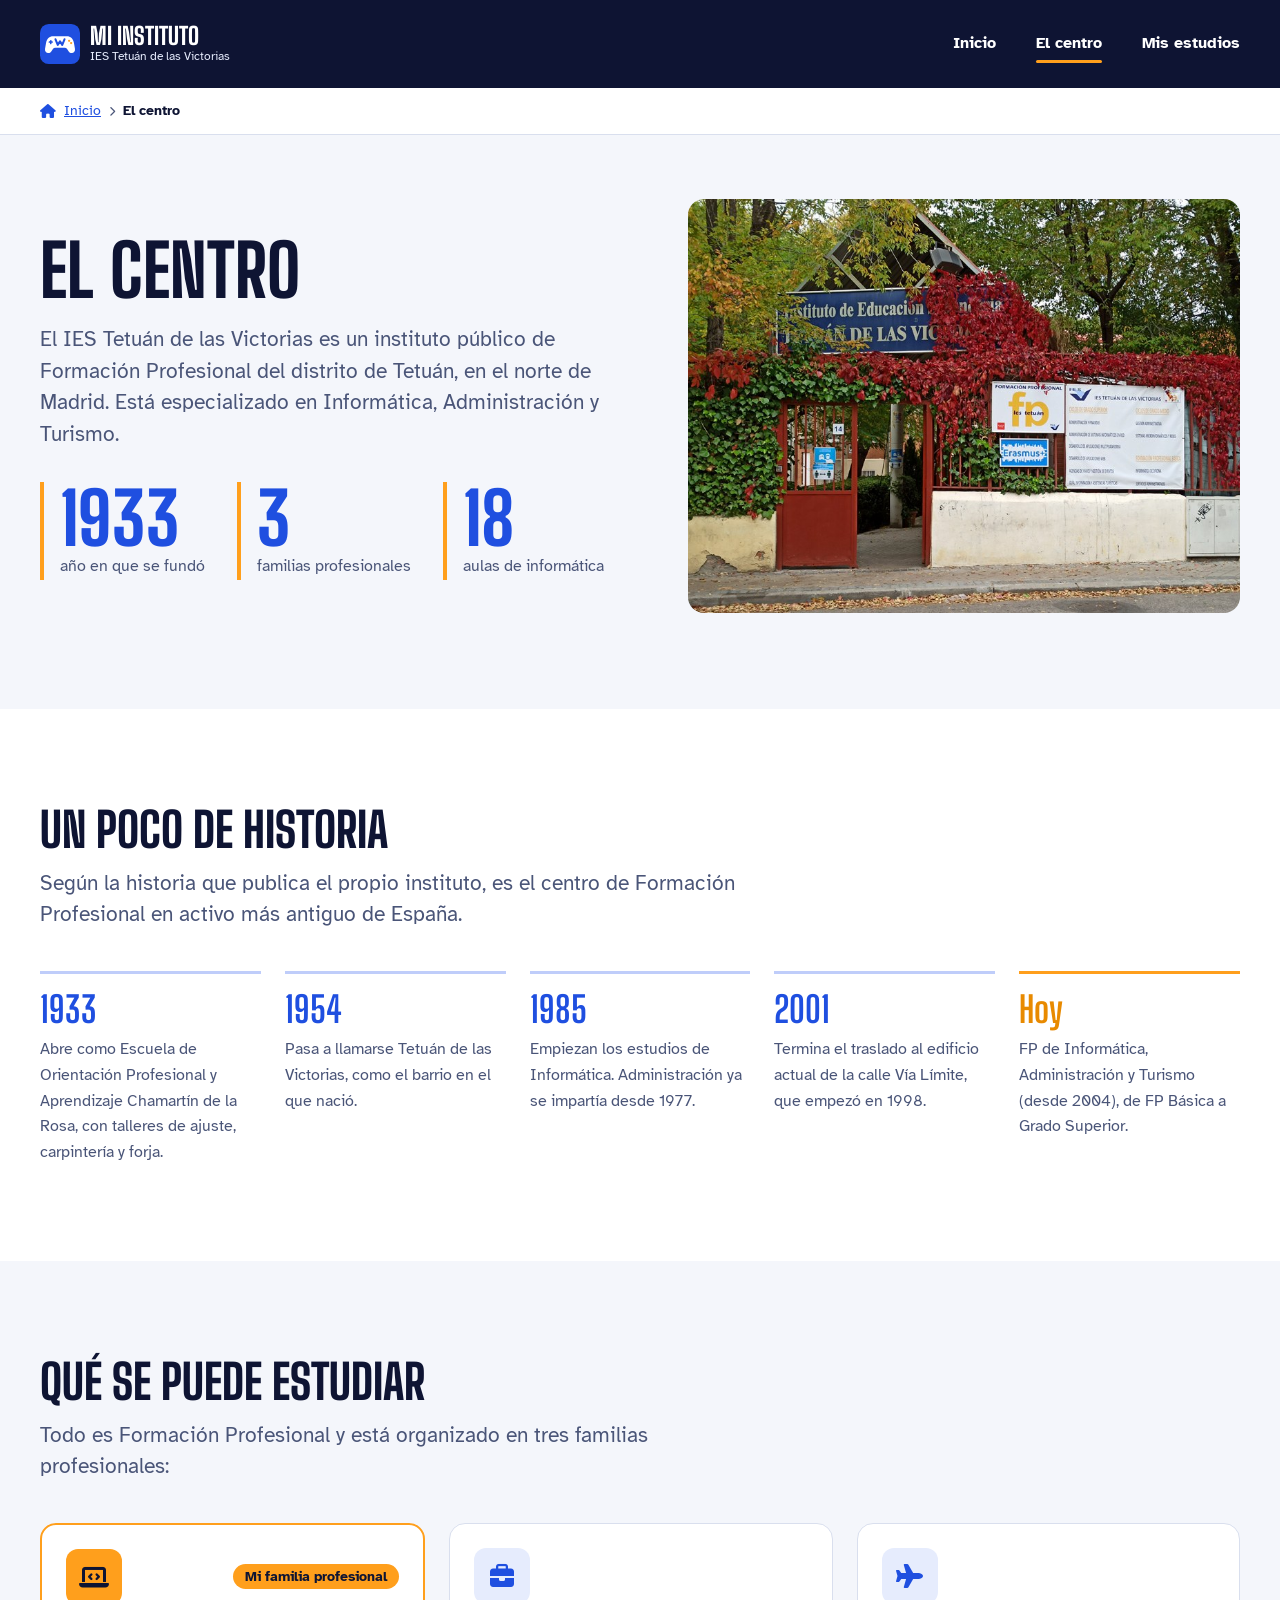
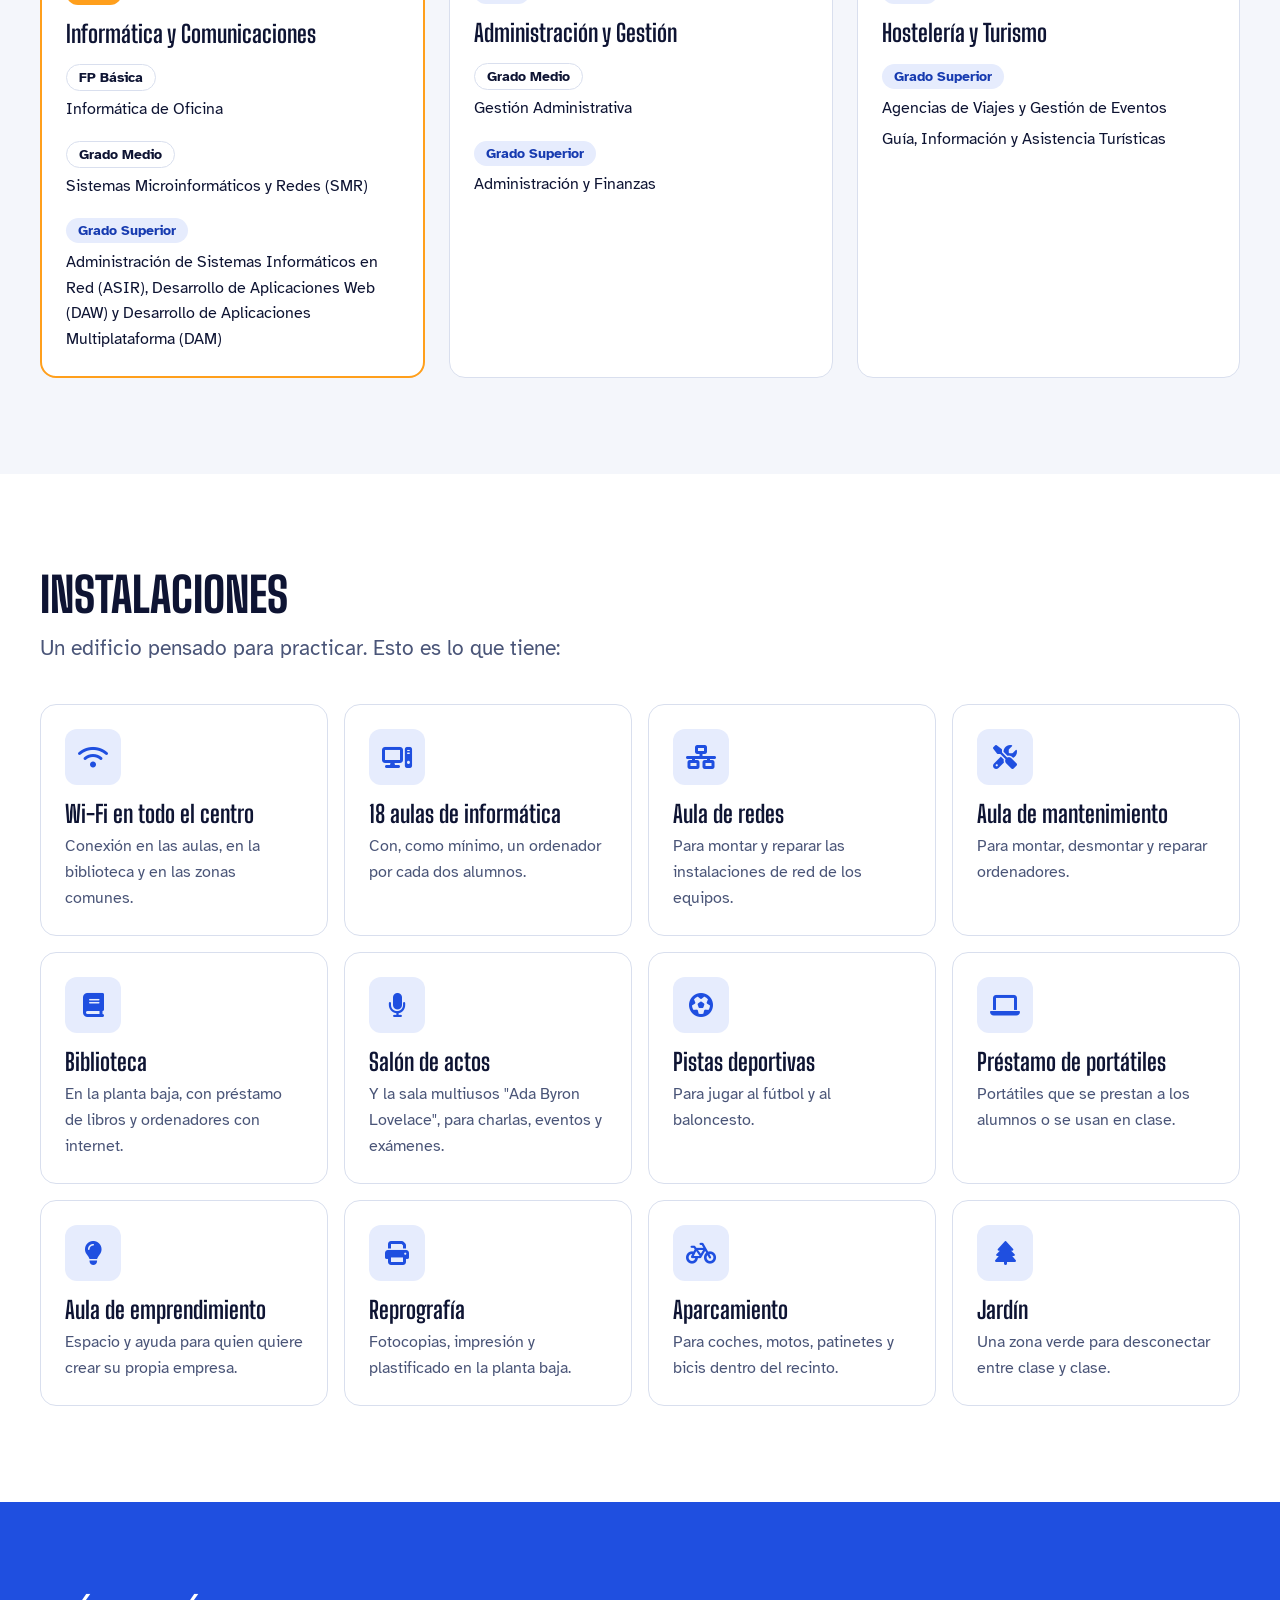
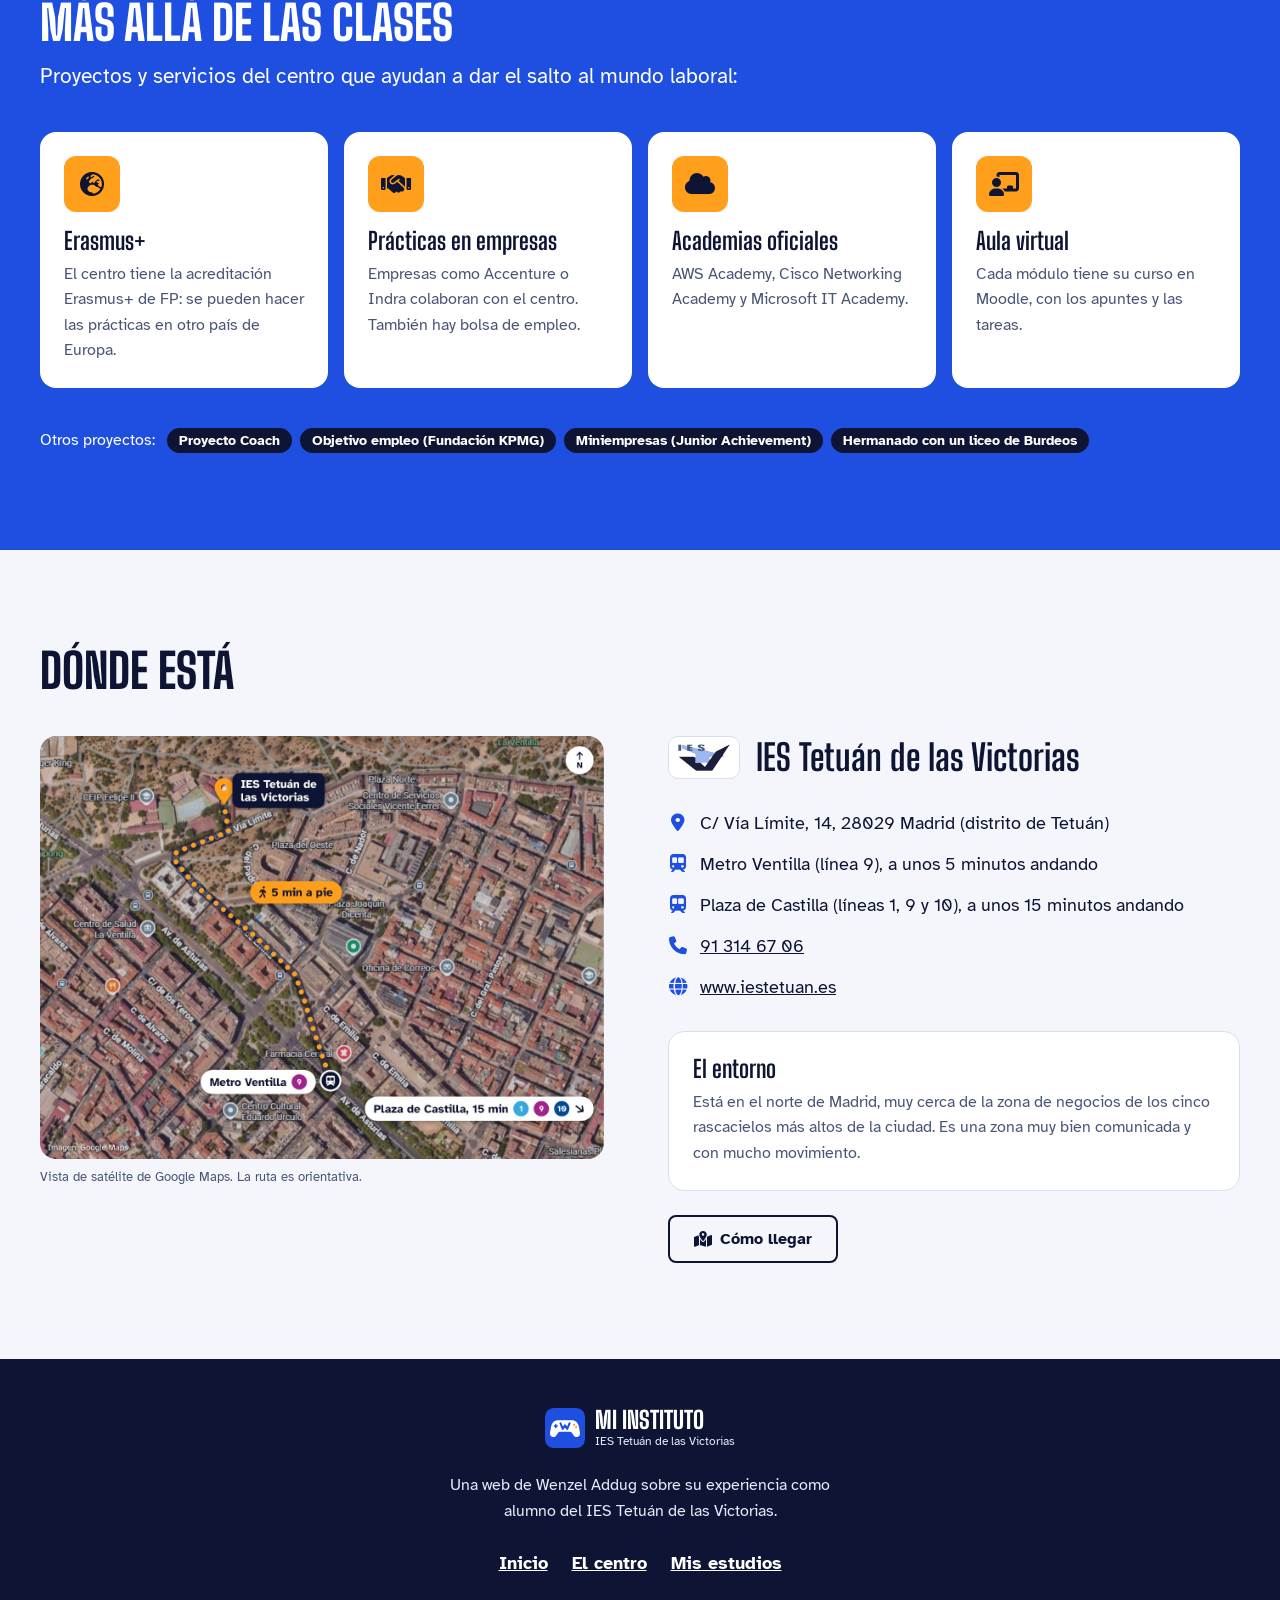
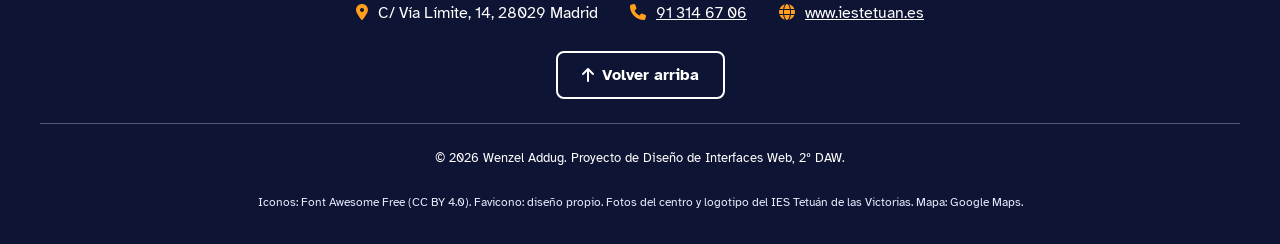
==== Mi Instituto Diseño Interface (Fase2)/centro.html @ 18e46316 "Proyecto Mi instituto (fase 2) Web de tres páginas: Inicio, El centro (Flexbox) y Mis estudios (Grid" ====
<!DOCTYPE html>
<html lang="es">
<head>
    <meta charset="UTF-8">
    <meta name="viewport" content="width=device-width, initial-scale=1">
    <meta name="description" content="El IES Tetuán de las Victorias: historia, estudios, instalaciones, servicios y cómo llegar.">
    <meta name="author" content="Wenzel Addug">
    <title>El centro | Mi instituto</title>

    <!-- Favicono: en la pestaña va la versión simple y en el móvil la completa -->
    <link rel="icon" type="image/svg+xml" href="favicon/favicon-simple.svg">
    <link rel="icon" type="image/png" sizes="32x32" href="favicon/favicon-32.png">
    <link rel="icon" type="image/png" sizes="16x16" href="favicon/favicon-16.png">
    <link rel="apple-touch-icon" href="favicon/apple-touch-icon.png">

    <!-- Iconos de Font Awesome -->
    <link rel="stylesheet" href="fontawesome/css/fontawesome.min.css">
    <link rel="stylesheet" href="fontawesome/css/solid.min.css">

    <link rel="stylesheet" href="css/estilos.css">
</head>
<body>

    <a href="#contenido" class="saltar">Saltar al contenido</a>

    <!-- ===================== CABECERA ===================== -->
    <header class="cabecera" id="arriba">
        <div class="contenedor cabecera-contenido">
            <a href="index.html" class="logo">
                <img src="favicon/favicon.svg" alt="" width="40" height="40">
                <span class="logo-texto">
                    <span class="logo-nombre">Mi instituto</span>
                    <span class="logo-centro">IES Tetuán de las Victorias</span>
                </span>
            </a>

            <!-- Menú del móvil con checkbox (sin JavaScript) -->
            <input type="checkbox" id="menu-movil" class="menu-check">
            <label for="menu-movil" class="menu-boton">
                <i class="fa-solid fa-bars icono-abrir" aria-hidden="true"></i>
                <i class="fa-solid fa-xmark icono-cerrar" aria-hidden="true"></i>
                <span class="oculto">Abrir o cerrar el menú</span>
            </label>

            <nav class="menu" aria-label="Menú principal">
                <ul class="menu-lista">
                    <li><a href="index.html">Inicio <i class="fa-solid fa-chevron-right" aria-hidden="true"></i></a></li>
                    <li><a href="centro.html" class="activo" aria-current="page">El centro <i class="fa-solid fa-chevron-right" aria-hidden="true"></i></a></li>
                    <li><a href="estudios.html">Mis estudios <i class="fa-solid fa-chevron-right" aria-hidden="true"></i></a></li>
                </ul>
                <div class="menu-datos">
                    <p class="menu-datos-centro">IES Tetuán de las Victorias</p>
                    <p>C/ Vía Límite, 14, 28029 Madrid</p>
                    <p>91 314 67 06</p>
                </div>
            </nav>
        </div>
    </header>

    <!-- Migas de pan -->
    <nav class="migas" aria-label="Migas de pan">
        <div class="contenedor">
            <ol>
                <li><i class="fa-solid fa-house" aria-hidden="true"></i> <a href="index.html">Inicio</a></li>
                <li><i class="fa-solid fa-chevron-right" aria-hidden="true"></i> <span aria-current="page">El centro</span></li>
            </ol>
        </div>
    </nav>

    <main id="contenido">

        <!-- ===================== PRESENTACIÓN DEL CENTRO ===================== -->
        <section class="cabecera-pagina">
            <div class="contenedor cabecera-pagina-contenido">
                <div class="cabecera-pagina-texto">
                    <h1>El centro</h1>
                    <p class="entradilla">El IES Tetuán de las Victorias es un instituto público de Formación Profesional del distrito de Tetuán, en el norte de Madrid. Está especializado en Informática, Administración y Turismo.</p>

                    <!-- FLEXBOX: los tres datos rápidos (en el móvil en columna y en pantallas más grandes en fila) -->
                    <ul class="datos-rapidos">
                        <li><strong>1933</strong> año en que se fundó</li>
                        <li><strong>3</strong> familias profesionales</li>
                        <li><strong>18</strong> aulas de informática</li>
                    </ul>
                </div>
                <figure class="cabecera-pagina-imagen">
                    <img src="img/entrada-instituto.jpg" alt="Entrada del IES Tetuán de las Victorias, con la valla cubierta de hiedra roja y los carteles de FP y Erasmus+" width="907" height="599">
                </figure>
            </div>
        </section>

        <!-- ===================== UN POCO DE HISTORIA ===================== -->
        <section class="seccion seccion-blanca" id="historia">
            <div class="contenedor">
                <div class="encabezado-seccion">
                    <h2>Un poco de historia</h2>
                    <p class="entradilla">Según la historia que publica el propio instituto, es el centro de Formación Profesional en activo más antiguo de España.</p>
                </div>

                <!-- FLEXBOX: los hitos van en una fila (en móvil, uno debajo de otro) -->
                <ol class="hitos">
                    <li class="hito">
                        <p class="hito-anio">1933</p>
                        <p>Abre como Escuela de Orientación Profesional y Aprendizaje Chamartín de la Rosa, con talleres de ajuste, carpintería y forja.</p>
                    </li>
                    <li class="hito">
                        <p class="hito-anio">1954</p>
                        <p>Pasa a llamarse Tetuán de las Victorias, como el barrio en el que nació.</p>
                    </li>
                    <li class="hito">
                        <p class="hito-anio">1985</p>
                        <p>Empiezan los estudios de Informática. Administración ya se impartía desde 1977.</p>
                    </li>
                    <li class="hito">
                        <p class="hito-anio">2001</p>
                        <p>Termina el traslado al edificio actual de la calle Vía Límite, que empezó en 1998.</p>
                    </li>
                    <li class="hito hito-hoy">
                        <p class="hito-anio">Hoy</p>
                        <p>FP de Informática, Administración y Turismo (desde 2004), de FP Básica a Grado Superior.</p>
                    </li>
                </ol>
            </div>
        </section>

        <!-- ===================== QUÉ SE PUEDE ESTUDIAR ===================== -->
        <section class="seccion" id="estudios">
            <div class="contenedor">
                <div class="encabezado-seccion">
                    <h2>Qué se puede estudiar</h2>
                    <p class="entradilla">Todo es Formación Profesional y está organizado en tres familias profesionales:</p>
                </div>

                <!-- FLEXBOX: las tres familias en fila (en el móvil una debajo de otra) -->
                <div class="familias">
                    <article class="tarjeta familia familia-mia">
                        <div class="familia-cabecera">
                            <span class="insignia insignia-naranja"><i class="fa-solid fa-laptop-code" aria-hidden="true"></i></span>
                            <span class="etiqueta etiqueta-naranja">Mi familia profesional</span>
                        </div>
                        <h3>Informática y Comunicaciones</h3>
                        <dl class="familia-ciclos">
                            <dt><span class="etiqueta etiqueta-neutra">FP Básica</span></dt>
                            <dd>Informática de Oficina</dd>
                            <dt><span class="etiqueta etiqueta-neutra">Grado Medio</span></dt>
                            <dd>Sistemas Microinformáticos y Redes (SMR)</dd>
                            <dt><span class="etiqueta etiqueta-azul">Grado Superior</span></dt>
                            <dd>Administración de Sistemas Informáticos en Red (ASIR), Desarrollo de Aplicaciones Web (DAW) y Desarrollo de Aplicaciones Multiplataforma (DAM)</dd>
                        </dl>
                    </article>
                    <article class="tarjeta familia">
                        <div class="familia-cabecera">
                            <span class="insignia"><i class="fa-solid fa-briefcase" aria-hidden="true"></i></span>
                        </div>
                        <h3>Administración y Gestión</h3>
                        <dl class="familia-ciclos">
                            <dt><span class="etiqueta etiqueta-neutra">Grado Medio</span></dt>
                            <dd>Gestión Administrativa</dd>
                            <dt><span class="etiqueta etiqueta-azul">Grado Superior</span></dt>
                            <dd>Administración y Finanzas</dd>
                        </dl>
                    </article>
                    <article class="tarjeta familia">
                        <div class="familia-cabecera">
                            <span class="insignia"><i class="fa-solid fa-plane" aria-hidden="true"></i></span>
                        </div>
                        <h3>Hostelería y Turismo</h3>
                        <dl class="familia-ciclos">
                            <!-- Los dos son de Grado Superior, así que van con el mismo dt -->
                            <dt><span class="etiqueta etiqueta-azul">Grado Superior</span></dt>
                            <dd>Agencias de Viajes y Gestión de Eventos</dd>
                            <dd>Guía, Información y Asistencia Turísticas</dd>
                        </dl>
                    </article>
                </div>
            </div>
        </section>

        <!-- ===================== INSTALACIONES ===================== -->
        <section class="seccion seccion-blanca" id="instalaciones">
            <div class="contenedor">
                <div class="encabezado-seccion">
                    <h2>Instalaciones</h2>
                    <p class="entradilla">Un edificio pensado para practicar. Esto es lo que tiene:</p>
                </div>

                <!-- FLEXBOX con flex-wrap: según el ancho de la pantalla salen 4, 3, 2 o 1 tarjetas por fila -->
                <div class="instalaciones">
                    <article class="tarjeta">
                        <span class="insignia"><i class="fa-solid fa-wifi" aria-hidden="true"></i></span>
                        <h3>Wi-Fi en todo el centro</h3>
                        <p>Conexión en las aulas, en la biblioteca y en las zonas comunes.</p>
                    </article>
                    <article class="tarjeta">
                        <span class="insignia"><i class="fa-solid fa-computer" aria-hidden="true"></i></span>
                        <h3>18 aulas de informática</h3>
                        <p>Con, como mínimo, un ordenador por cada dos alumnos.</p>
                    </article>
                    <article class="tarjeta">
                        <span class="insignia"><i class="fa-solid fa-network-wired" aria-hidden="true"></i></span>
                        <h3>Aula de redes</h3>
                        <p>Para montar y reparar las instalaciones de red de los equipos.</p>
                    </article>
                    <article class="tarjeta">
                        <span class="insignia"><i class="fa-solid fa-screwdriver-wrench" aria-hidden="true"></i></span>
                        <h3>Aula de mantenimiento</h3>
                        <p>Para montar, desmontar y reparar ordenadores.</p>
                    </article>
                    <article class="tarjeta">
                        <span class="insignia"><i class="fa-solid fa-book" aria-hidden="true"></i></span>
                        <h3>Biblioteca</h3>
                        <p>En la planta baja, con préstamo de libros y ordenadores con internet.</p>
                    </article>
                    <article class="tarjeta">
                        <span class="insignia"><i class="fa-solid fa-microphone" aria-hidden="true"></i></span>
                        <h3>Salón de actos</h3>
                        <p>Y la sala multiusos "Ada Byron Lovelace", para charlas, eventos y exámenes.</p>
                    </article>
                    <article class="tarjeta">
                        <span class="insignia"><i class="fa-solid fa-futbol" aria-hidden="true"></i></span>
                        <h3>Pistas deportivas</h3>
                        <p>Para jugar al fútbol y al baloncesto.</p>
                    </article>
                    <article class="tarjeta">
                        <span class="insignia"><i class="fa-solid fa-laptop" aria-hidden="true"></i></span>
                        <h3>Préstamo de portátiles</h3>
                        <p>Portátiles que se prestan a los alumnos o se usan en clase.</p>
                    </article>
                    <article class="tarjeta">
                        <span class="insignia"><i class="fa-solid fa-lightbulb" aria-hidden="true"></i></span>
                        <h3>Aula de emprendimiento</h3>
                        <p>Espacio y ayuda para quien quiere crear su propia empresa.</p>
                    </article>
                    <article class="tarjeta">
                        <span class="insignia"><i class="fa-solid fa-print" aria-hidden="true"></i></span>
                        <h3>Reprografía</h3>
                        <p>Fotocopias, impresión y plastificado en la planta baja.</p>
                    </article>
                    <article class="tarjeta">
                        <span class="insignia"><i class="fa-solid fa-bicycle" aria-hidden="true"></i></span>
                        <h3>Aparcamiento</h3>
                        <p>Para coches, motos, patinetes y bicis dentro del recinto.</p>
                    </article>
                    <article class="tarjeta">
                        <span class="insignia"><i class="fa-solid fa-tree" aria-hidden="true"></i></span>
                        <h3>Jardín</h3>
                        <p>Una zona verde para desconectar entre clase y clase.</p>
                    </article>
                </div>
            </div>
        </section>

        <!-- ===================== MÁS ALLÁ DE LAS CLASES ===================== -->
        <section class="seccion seccion-azul" id="mas-alla">
            <div class="contenedor">
                <div class="encabezado-seccion">
                    <h2>Más allá de las clases</h2>
                    <p class="entradilla">Proyectos y servicios del centro que ayudan a dar el salto al mundo laboral:</p>
                </div>

                <!-- FLEXBOX: los servicios en fila (con flex-wrap en pantallas pequeñas) -->
                <div class="servicios">
                    <article class="tarjeta">
                        <span class="insignia insignia-naranja"><i class="fa-solid fa-earth-europe" aria-hidden="true"></i></span>
                        <h3>Erasmus+</h3>
                        <p>El centro tiene la acreditación Erasmus+ de FP: se pueden hacer las prácticas en otro país de Europa.</p>
                    </article>
                    <article class="tarjeta">
                        <span class="insignia insignia-naranja"><i class="fa-solid fa-handshake" aria-hidden="true"></i></span>
                        <h3>Prácticas en empresas</h3>
                        <p>Empresas como Accenture o Indra colaboran con el centro. También hay bolsa de empleo.</p>
                    </article>
                    <article class="tarjeta">
                        <span class="insignia insignia-naranja"><i class="fa-solid fa-cloud" aria-hidden="true"></i></span>
                        <h3>Academias oficiales</h3>
                        <p>AWS Academy, Cisco Networking Academy y Microsoft IT Academy.</p>
                    </article>
                    <article class="tarjeta">
                        <span class="insignia insignia-naranja"><i class="fa-solid fa-chalkboard-user" aria-hidden="true"></i></span>
                        <h3>Aula virtual</h3>
                        <p>Cada módulo tiene su curso en Moodle, con los apuntes y las tareas.</p>
                    </article>
                </div>

                <!-- FLEXBOX con flex-wrap para las etiquetas -->
                <div class="otros-proyectos">
                    <p>Otros proyectos:</p>
                    <ul>
                        <li class="etiqueta etiqueta-oscura">Proyecto Coach</li>
                        <li class="etiqueta etiqueta-oscura">Objetivo empleo (Fundación KPMG)</li>
                        <li class="etiqueta etiqueta-oscura">Miniempresas (Junior Achievement)</li>
                        <li class="etiqueta etiqueta-oscura">Hermanado con un liceo de Burdeos</li>
                    </ul>
                </div>
            </div>
        </section>

        <!-- ===================== DÓNDE ESTÁ ===================== -->
        <section class="seccion" id="donde-esta">
            <div class="contenedor">
                <div class="encabezado-seccion">
                    <h2>Dónde está</h2>
                </div>

                <!-- FLEXBOX: el mapa a la izquierda y los datos a la derecha -->
                <div class="ubicacion">
                    <figure class="ubicacion-mapa">
                        <img src="img/mapa-ventilla.jpg" alt="Mapa de satélite del entorno del instituto con la ruta a pie hasta el metro de Ventilla" width="1328" height="996">
                        <figcaption>Vista de satélite de Google Maps. La ruta es orientativa.</figcaption>
                    </figure>

                    <div class="ubicacion-datos">
                        <div class="centro-nombre">
                            <img src="img/logo-ies-tetuan.png" alt="Logotipo del IES Tetuán de las Victorias" width="100" height="56">
                            <h3>IES Tetuán de las Victorias</h3>
                        </div>
                        <address>
                            <ul class="lista-contacto">
                                <li><i class="fa-solid fa-location-dot" aria-hidden="true"></i> C/ Vía Límite, 14, 28029 Madrid (distrito de Tetuán)</li>
                                <li><i class="fa-solid fa-train-subway" aria-hidden="true"></i> Metro Ventilla (línea 9), a unos 5 minutos andando</li>
                                <li><i class="fa-solid fa-train-subway" aria-hidden="true"></i> Plaza de Castilla (líneas 1, 9 y 10), a unos 15 minutos andando</li>
                                <li><i class="fa-solid fa-phone" aria-hidden="true"></i> <a href="tel:+34913146706">91 314 67 06</a></li>
                                <li><i class="fa-solid fa-globe" aria-hidden="true"></i> <a href="https://www.iestetuan.es" target="_blank" rel="noopener">www.iestetuan.es</a></li>
                            </ul>
                        </address>
                        <div class="tarjeta entorno">
                            <h3>El entorno</h3>
                            <p>Está en el norte de Madrid, muy cerca de la zona de negocios de los cinco rascacielos más altos de la ciudad. Es una zona muy bien comunicada y con mucho movimiento.</p>
                        </div>
                        <a href="https://www.google.com/maps/search/?api=1&amp;query=IES+Tet%C3%BAan+de+las+Victorias+V%C3%ADa+L%C3%ADmite+14+Madrid" class="boton boton-secundario" target="_blank" rel="noopener"><i class="fa-solid fa-map-location-dot" aria-hidden="true"></i> Cómo llegar</a>
                    </div>
                </div>
            </div>
        </section>

    </main>

    <!-- ===================== PIE DE PÁGINA ===================== -->
    <footer class="pie">
        <div class="contenedor pie-contenido">
            <a href="index.html" class="logo">
                <img src="favicon/favicon.svg" alt="" width="40" height="40">
                <span class="logo-texto">
                    <span class="logo-nombre">Mi instituto</span>
                    <span class="logo-centro">IES Tetuán de las Victorias</span>
                </span>
            </a>
            <p class="pie-texto">Una web de Wenzel Addug sobre su experiencia como alumno del IES Tetuán de las Victorias.</p>

            <nav aria-label="Menú del pie">
                <ul class="pie-menu">
                    <li><a href="index.html">Inicio</a></li>
                    <li><a href="centro.html">El centro</a></li>
                    <li><a href="estudios.html">Mis estudios</a></li>
                </ul>
            </nav>

            <address class="pie-contacto">
                <span><i class="fa-solid fa-location-dot" aria-hidden="true"></i> C/ Vía Límite, 14, 28029 Madrid</span>
                <span><i class="fa-solid fa-phone" aria-hidden="true"></i> <a href="tel:+34913146706">91 314 67 06</a></span>
                <span><i class="fa-solid fa-globe" aria-hidden="true"></i> <a href="https://www.iestetuan.es" target="_blank" rel="noopener">www.iestetuan.es</a></span>
            </address>

            <a href="#arriba" class="boton boton-oscuro"><i class="fa-solid fa-arrow-up" aria-hidden="true"></i> Volver arriba</a>

            <p class="pie-legal">© 2026 Wenzel Addug. Proyecto de Diseño de Interfaces Web, 2º DAW.</p>
            <p class="pie-creditos">Iconos: Font Awesome Free (CC BY 4.0). Favicono: diseño propio. Fotos del centro y logotipo del IES Tetuán de las Victorias. Mapa: Google Maps.</p>
        </div>
    </footer>

</body>
</html>
---- Mi Instituto Diseño Interface (Fase2)/fontawesome/css/solid.min.css ----
/*!
 * Font Awesome Free 6.7.2 by @fontawesome - https://fontawesome.com
 * License - https://fontawesome.com/license/free (Icons: CC BY 4.0, Fonts: SIL OFL 1.1, Code: MIT License)
 * Copyright 2024 Fonticons, Inc.
 */
:host,:root{--fa-style-family-classic:"Font Awesome 6 Free";--fa-font-solid:normal 900 1em/1 "Font Awesome 6 Free"}@font-face{font-family:"Font Awesome 6 Free";font-style:normal;font-weight:900;font-display:block;src:url(../webfonts/fa-solid-900.woff2) format("woff2"),url(../webfonts/fa-solid-900.ttf) format("truetype")}.fa-solid,.fas{font-weight:900}
---- Mi Instituto Diseño Interface (Fase2)/css/estilos.css ----
/*
    Proyecto "Mi instituto" - Fase 2
    Autor: Wenzel Addug (2º DAW, IES Tetuán de las Victorias)

    Hoja de estilos de las tres páginas (index, centro y estudios).
    Está hecha "mobile first": primero los estilos del móvil y al final
    las media queries con min-width (576, 768, 992 y 1200 px), que son los
    puntos de rotura que puse en el diseño de Figma.

    Índice:
     1. Fuentes
     2. Variables
     3. Estilos generales
     4. Textos
     5. Botones, etiquetas e insignias
     6. Tarjetas
     7. Cabecera y menú
     8. Migas de pan
     9. Secciones
    10. Inicio
    11. El centro (Flexbox)
    12. Mis estudios (Grid)
    13. Pie de página
    14. Animaciones
    15. Media queries
*/


/* ---------- 1. FUENTES ---------- */
/* Las fuentes están descargadas en la carpeta fonts (así funcionan sin internet) */

@font-face {
    font-family: "Big Shoulders Display";
    src: url("../fonts/big-shoulders-display-700.woff2") format("woff2");
    font-weight: 700;
    font-display: swap;
}

@font-face {
    font-family: "Big Shoulders Display";
    src: url("../fonts/big-shoulders-display-800.woff2") format("woff2");
    font-weight: 800;
    font-display: swap;
}

@font-face {
    font-family: "Big Shoulders Display";
    src: url("../fonts/big-shoulders-display-900.woff2") format("woff2");
    font-weight: 900;
    font-display: swap;
}

@font-face {
    font-family: "Atkinson Hyperlegible";
    src: url("../fonts/atkinson-hyperlegible-400.woff2") format("woff2");
    font-weight: 400;
    font-display: swap;
}

@font-face {
    font-family: "Atkinson Hyperlegible";
    src: url("../fonts/atkinson-hyperlegible-700.woff2") format("woff2");
    font-weight: 700;
    font-display: swap;
}


/* ---------- 2. VARIABLES ---------- */
/* Los mismos colores que guardé como variables en Figma */

:root {
    --color-tinta: #0E1433;
    --color-cobalto: #1F4FE0;
    --color-cobalto-oscuro: #173BB0;
    --color-cobalto-medio: #BFCDFA;
    --color-cobalto-claro: #E6ECFD;
    --color-naranja: #FF9F1C;
    --color-naranja-oscuro: #E88A00;
    --color-nube: #F4F6FB;
    --color-blanco: #FFFFFF;
    --color-texto-secundario: #4A5578;
    --color-borde: #D9DFEE;

    --fuente-titulos: "Big Shoulders Display", Impact, sans-serif;
    --fuente-texto: "Atkinson Hyperlegible", Arial, sans-serif;

    /* Tamaños de texto del móvil (en la media query de 992px se cambian por los del ordenador) */
    --texto-display: 3.75rem;     /* 60px */
    --texto-h1: 3rem;             /* 48px */
    --texto-h2: 2.25rem;          /* 36px */
    --texto-h3: 1.75rem;          /* 28px */
    --texto-h4: 1.375rem;         /* 22px */
    --texto-entradilla: 1.125rem; /* 18px */
    --texto-cuerpo: 1rem;         /* 16px */
    --texto-pequeno: 0.875rem;    /* 14px */
}


/* ---------- 3. ESTILOS GENERALES ---------- */

* {
    box-sizing: border-box;
}

/* Al pulsar "Volver arriba" la página sube poco a poco */
html {
    scroll-behavior: smooth;
}

body {
    margin: 0;
    font-family: var(--fuente-texto);
    font-size: var(--texto-cuerpo);
    line-height: 1.6;
    color: var(--color-tinta);
    background-color: var(--color-nube);
}

/* Quito los márgenes que ponen los navegadores por defecto */
h1, h2, h3, h4, p, ul, ol, dl, dd, figure {
    margin: 0;
}

ul, ol {
    padding: 0;
    list-style: none;
}

/* Las imágenes nunca se salen de su caja */
img {
    display: block;
    max-width: 100%;
    height: auto;
}

address {
    font-style: normal;
}

a {
    color: var(--color-cobalto);
}

/* Contenedor centrado de 1200px (+ 20px de margen a cada lado) */
.contenedor {
    max-width: 1240px;
    margin: 0 auto;
    padding: 0 20px;
}

/* Texto que no se ve pero que sí lee el lector de pantalla */
.oculto {
    position: absolute;
    width: 1px;
    height: 1px;
    overflow: hidden;
    clip: rect(0 0 0 0);
    white-space: nowrap;
}

/* Enlace "Saltar al contenido": está escondido arriba y baja cuando tiene el foco */
.saltar {
    position: absolute;
    top: -80px;
    left: 16px;
    z-index: 100;
    padding: 12px 16px;
    border-radius: 8px;
    background-color: var(--color-naranja);
    color: var(--color-tinta);
    font-weight: 700;
}

.saltar:focus {
    top: 16px;
}

/* Para que la cabecera fija no tape el principio del contenido */
#contenido {
    scroll-margin-top: 100px;
}

/* Foco visible para quien navega con el teclado (azul en zonas claras y naranja en las oscuras) */
a:focus-visible,
.menu-check:focus-visible + .menu-boton {
    outline: 3px solid var(--color-cobalto);
    outline-offset: 3px;
}

.cabecera a:focus-visible,
.hero a:focus-visible,
.seccion-azul a:focus-visible,
.acceso a:focus-visible,
.llamada a:focus-visible,
.pie a:focus-visible,
.menu-check:focus-visible + .menu-boton {
    outline-color: var(--color-naranja);
}


/* ---------- 4. TEXTOS ---------- */

/* Big Shoulders para los títulos */
h1, h2, h3, h4,
.titulo-display {
    font-family: var(--fuente-titulos);
    line-height: 1.05;
}

h1, h2 {
    font-weight: 800;
    text-transform: uppercase;
}

h3, h4 {
    font-weight: 700;
}

h1 {
    font-size: var(--texto-h1);
}

h2 {
    font-size: var(--texto-h2);
}

h3 {
    font-size: var(--texto-h3);
}

h4 {
    font-size: var(--texto-h4);
}

/* El titular grande de la portada */
.titulo-display {
    font-size: var(--texto-display);
    font-weight: 900;
    line-height: 0.92;
    text-transform: uppercase;
}

/* Texto que va debajo de los títulos */
.entradilla {
    font-size: var(--texto-entradilla);
    line-height: 1.5;
    color: var(--color-texto-secundario);
}


/* ---------- 5. BOTONES, ETIQUETAS E INSIGNIAS ---------- */

/* Todos los botones miden 48px de alto, como en el prototipo */
.boton {
    display: inline-flex;
    align-items: center;
    justify-content: center;
    gap: 8px;
    min-height: 48px;
    padding: 10px 24px;
    border: 2px solid transparent;
    border-radius: 8px;
    font-family: var(--fuente-texto);
    font-size: 1rem;
    font-weight: 700;
    line-height: 1.5;
    text-align: center;
    text-decoration: none;
    transition: background-color 0.2s, color 0.2s, transform 0.2s, box-shadow 0.2s;
}

/* Principal: naranja con una sombra dura, como la tecla de un mando */
.boton-principal {
    background-color: var(--color-naranja);
    color: var(--color-tinta);
    box-shadow: 0 4px 0 var(--color-tinta);
}

.boton-principal:hover {
    background-color: var(--color-naranja-oscuro);
    transform: translateY(-2px);
    box-shadow: 0 6px 0 var(--color-tinta);
}

/* Al pulsarlo se "hunde" */
.boton-principal:active {
    transform: translateY(2px);
    box-shadow: 0 2px 0 var(--color-tinta);
}

/* Secundario: solo borde. En hover se rellena */
.boton-secundario {
    border-color: var(--color-tinta);
    color: var(--color-tinta);
}

.boton-secundario:hover {
    background-color: var(--color-tinta);
    color: var(--color-blanco);
}

/* Para fondos oscuros: borde blanco */
.boton-oscuro {
    border-color: var(--color-blanco);
    color: var(--color-blanco);
}

.boton-oscuro:hover {
    background-color: var(--color-blanco);
    color: var(--color-tinta);
}

/* Grupo de botones: en el móvil uno debajo de otro y ocupando todo el ancho */
.botones {
    display: flex;
    flex-direction: column;
    gap: 16px;
}

/* Etiquetas pequeñas (Superado, En curso, HTML...) */
.etiqueta {
    display: inline-block;
    padding: 2px 12px;
    border-radius: 20px;
    font-family: var(--fuente-texto);
    font-size: 0.875rem;
    font-weight: 700;
    line-height: 1.5;
    white-space: nowrap;
}

.etiqueta-naranja {
    background-color: var(--color-naranja);
    color: var(--color-tinta);
}

.etiqueta-azul {
    background-color: var(--color-cobalto-claro);
    color: var(--color-cobalto-oscuro);
}

.etiqueta-neutra {
    background-color: var(--color-blanco);
    border: 1px solid var(--color-borde);
    color: var(--color-tinta);
}

.etiqueta-oscura {
    background-color: var(--color-tinta);
    color: var(--color-blanco);
}

.etiqueta-cobalto {
    background-color: var(--color-cobalto);
    color: var(--color-blanco);
}

/* Insignias: el cuadrado de color con el icono dentro */
.insignia {
    display: inline-flex;
    align-items: center;
    justify-content: center;
    flex-shrink: 0;
    width: 48px;
    height: 48px;
    border-radius: 12px;
    background-color: var(--color-cobalto-claro);
    color: var(--color-cobalto);
    font-size: 1.25rem;
}

.insignia-azul {
    background-color: var(--color-cobalto);
    color: var(--color-blanco);
}

.insignia-naranja {
    background-color: var(--color-naranja);
    color: var(--color-tinta);
}

.insignia-tinta {
    background-color: var(--color-tinta);
    color: var(--color-naranja);
}


/* ---------- 6. TARJETAS ---------- */

.tarjeta {
    padding: 24px;
    border: 1px solid var(--color-borde);
    border-radius: 16px;
    background-color: var(--color-blanco);
    color: var(--color-tinta);
    transition: border-color 0.2s;
}

/* Las tarjetas no son enlaces, así que en hover solo cambia el borde (no se mueven) */
.tarjeta:hover {
    border-color: var(--color-cobalto-medio);
}

.tarjeta h3,
.tarjeta h4 {
    margin: 16px 0 8px;
    font-size: var(--texto-h4);
}

.tarjeta p {
    font-size: var(--texto-pequeno);
    color: var(--color-texto-secundario);
}


/* ---------- 7. CABECERA Y MENÚ ---------- */

/* La cabecera se queda fija arriba al hacer scroll */
.cabecera {
    position: sticky;
    top: 0;
    z-index: 50;
    background-color: var(--color-tinta);
    color: var(--color-blanco);
}

.cabecera-contenido {
    display: flex;
    align-items: center;
    justify-content: space-between;
    height: 64px;
}

/* Logo: favicono + nombre de la web (se usa también en el pie) */
.logo {
    display: flex;
    align-items: center;
    gap: 10px;
    color: var(--color-blanco);
    text-decoration: none;
}

.logo img {
    width: 32px;
    height: 32px;
}

.logo-nombre {
    display: block;
    font-family: var(--fuente-titulos);
    font-size: 1.25rem;
    font-weight: 800;
    line-height: 1.1;
    text-transform: uppercase;
}

.logo-centro {
    display: block;
    font-size: 0.75rem;
    line-height: 1.3;
    color: var(--color-cobalto-claro);
}

/* El checkbox no se ve, pero se puede usar con el teclado (no le pongo display:none) */
.menu-check {
    position: absolute;
    width: 1px;
    height: 1px;
    opacity: 0;
}

/* Botón hamburguesa de 44 x 44px */
.menu-boton {
    display: flex;
    align-items: center;
    justify-content: center;
    width: 44px;
    height: 44px;
    border: 1px solid rgba(255, 255, 255, 0.3);
    border-radius: 8px;
    background-color: rgba(255, 255, 255, 0.08);
    font-size: 1.375rem;
    cursor: pointer;
}

.icono-cerrar {
    display: none;
}

/* Cuando el checkbox está marcado cambio el icono: de hamburguesa a X */
.menu-check:checked + .menu-boton .icono-abrir {
    display: none;
}

.menu-check:checked + .menu-boton .icono-cerrar {
    display: inline-block;
}

/* En el móvil el menú ocupa toda la pantalla y está oculto */
.menu {
    display: none;
    position: fixed;
    top: 64px;
    left: 0;
    right: 0;
    bottom: 0;
    flex-direction: column;
    justify-content: space-between;
    padding: 8px 20px 40px;
    overflow-y: auto;
    background-color: var(--color-tinta);
}

/* Se enseña cuando se marca el checkbox (al pulsar la hamburguesa) */
.menu-check:checked ~ .menu {
    display: flex;
}

.menu-lista a {
    display: flex;
    align-items: center;
    justify-content: space-between;
    padding: 20px 0;
    border-bottom: 1px solid rgba(255, 255, 255, 0.12);
    font-family: var(--fuente-titulos);
    font-size: 2.25rem;
    font-weight: 800;
    line-height: 1.1;
    text-transform: uppercase;
    color: var(--color-blanco);
    text-decoration: none;
}

.menu-lista a i {
    font-size: 1.25rem;
    color: var(--color-naranja);
}

/* La página en la que estoy */
.menu-lista a.activo {
    color: var(--color-naranja);
}

.menu-datos {
    padding-top: 24px;
    font-size: 0.875rem;
    color: var(--color-cobalto-claro);
}

.menu-datos-centro {
    font-weight: 700;
    color: var(--color-blanco);
}


/* ---------- 8. MIGAS DE PAN ---------- */

.migas {
    padding: 12px 0;
    border-bottom: 1px solid var(--color-borde);
    background-color: var(--color-blanco);
    font-size: 0.875rem;
}

.migas ol {
    display: flex;
    flex-wrap: wrap;
    gap: 8px;
}

.migas li {
    display: flex;
    align-items: center;
    gap: 8px;
}

.migas .fa-house {
    color: var(--color-cobalto);
}

.migas .fa-chevron-right {
    font-size: 0.625rem;
    color: var(--color-texto-secundario);
}

.migas span {
    font-weight: 700;
}


/* ---------- 9. SECCIONES ---------- */

.seccion {
    padding: 64px 0;
}

.seccion-blanca {
    background-color: var(--color-blanco);
}

.seccion-azul {
    background-color: var(--color-cobalto);
    color: var(--color-blanco);
}

.seccion-azul .entradilla {
    color: var(--color-blanco);
}

/* Título y entradilla de cada sección */
.encabezado-seccion {
    max-width: 720px;
    margin-bottom: 40px;
}

.encabezado-seccion h2 {
    margin-bottom: 12px;
}

/* Cabecera de las páginas interiores (El centro y Mis estudios) */
.cabecera-pagina {
    padding: 32px 0 64px;
}

.cabecera-pagina-contenido {
    display: flex;
    flex-direction: column;
    gap: 32px;
}

.cabecera-pagina h1 {
    margin-bottom: 16px;
}

.cabecera-pagina-imagen img {
    width: 100%;
    aspect-ratio: 4 / 3;
    object-fit: cover;
    border-radius: 16px;
}


/* ---------- 10. INICIO ---------- */

/* HERO: fondo azul con la franja diagonal (una línea naranja y una banda más oscura) */
.hero {
    padding: 40px 0 64px;
    background-color: var(--color-cobalto);
    background-image: linear-gradient(162deg,
        var(--color-cobalto) 70%,
        var(--color-naranja) 70%,
        var(--color-naranja) 71%,
        var(--color-cobalto) 71%,
        var(--color-cobalto) 74%,
        var(--color-cobalto-oscuro) 74%,
        var(--color-cobalto-oscuro) 88%,
        var(--color-cobalto) 88%);
    color: var(--color-blanco);
    overflow: hidden;
}

.hero-contenido {
    display: flex;
    flex-direction: column;
    gap: 48px;
}

/* Chip de "Modo carrera" */
.chip {
    display: inline-flex;
    align-items: center;
    gap: 8px;
    padding: 4px 16px 4px 12px;
    border-radius: 20px;
    background-color: var(--color-cobalto-oscuro);
    font-size: 0.875rem;
    font-weight: 700;
}

.chip i {
    color: var(--color-naranja);
}

.hero .titulo-display {
    margin: 24px 0;
}

.hero-entradilla {
    max-width: 540px;
    margin-bottom: 32px;
    font-size: var(--texto-entradilla);
    line-height: 1.5;
}

/* FICHA DE JUGADOR */
.ficha {
    width: 100%;
    max-width: 400px;
    overflow: hidden;
    border-radius: 20px;
    background-color: var(--color-blanco);
    color: var(--color-tinta);
    box-shadow: 12px 12px 0 var(--color-naranja);
}

.ficha-cabecera {
    position: relative;
    display: flex;
    align-items: center;
    justify-content: center;
    height: 200px;
    background-color: var(--color-cobalto-claro);
}

.ficha-nivel {
    position: absolute;
    top: 16px;
    left: 16px;
}

.ficha-escudo {
    position: absolute;
    top: 56px;
    left: 16px;
    width: 76px;
    height: 48px;
    padding: 4px 6px;
    border-radius: 8px;
    background-color: var(--color-blanco);
    object-fit: contain;
}

.ficha-curso {
    position: absolute;
    top: 16px;
    right: 16px;
    font-size: 0.8125rem;
    font-weight: 700;
    color: var(--color-cobalto);
}

.ficha-foto {
    width: 120px;
    height: 120px;
}

.ficha-datos {
    padding: 24px;
}

.ficha-nombre {
    font-family: var(--fuente-titulos);
    font-size: 2.5rem;
    font-weight: 800;
    line-height: 1;
    text-transform: uppercase;
}

.ficha-rol {
    margin-top: 4px;
    padding-bottom: 16px;
    border-bottom: 1px solid var(--color-borde);
    font-size: 0.875rem;
    color: var(--color-texto-secundario);
}

.ficha-lista {
    padding: 8px 0;
}

.ficha-lista li {
    display: flex;
    justify-content: space-between;
    gap: 16px;
    padding: 6px 0;
    font-size: 0.875rem;
}

.ficha-lista span {
    color: var(--color-texto-secundario);
}

.ficha-lista i {
    width: 20px;
    color: var(--color-cobalto);
}

.progreso p {
    display: flex;
    justify-content: space-between;
    margin-bottom: 8px;
    font-size: 0.8125rem;
    color: var(--color-texto-secundario);
}

.progreso strong {
    color: var(--color-cobalto);
}

/* Barra de progreso: el relleno se anima al cargar la página */
.barra {
    height: 8px;
    overflow: hidden;
    border-radius: 4px;
    background-color: var(--color-cobalto-claro);
}

.barra-relleno {
    display: block;
    width: 55%;
    height: 100%;
    border-radius: 4px;
    background-color: var(--color-naranja);
    animation: llenar 1.2s 0.6s ease-out backwards;
}

/* MI CAMINO: línea de niveles. En el móvil va en vertical */
.nivel {
    position: relative;
    padding: 0 0 32px 60px;
}

/* La línea que une un nivel con el siguiente (la hago con ::before) */
.nivel::before {
    content: "";
    position: absolute;
    top: 44px;
    bottom: 4px;
    left: 19px;
    border-left: 3px solid var(--color-naranja);
}

/* Lo que todavía no he hecho va con línea discontinua */
.nivel-actual::before,
.nivel-bloqueado::before {
    border-left: 3px dashed var(--color-cobalto-medio);
}

/* El último nivel no tiene línea */
.nivel-meta {
    padding-bottom: 0;
}

.nivel-meta::before {
    display: none;
}

/* El círculo de cada nivel */
.nivel-punto {
    position: absolute;
    top: 0;
    left: 0;
    display: flex;
    align-items: center;
    justify-content: center;
    width: 40px;
    height: 40px;
    border-radius: 50%;
    background-color: var(--color-cobalto);
    color: var(--color-blanco);
}

.nivel-actual .nivel-punto {
    background-color: var(--color-naranja);
    color: var(--color-tinta);
    box-shadow: 0 0 0 4px var(--color-nube), 0 0 0 7px var(--color-naranja);
    animation: latido 2s ease-in-out infinite;
}

.nivel-bloqueado .nivel-punto {
    border: 2px solid var(--color-cobalto-medio);
    background-color: var(--color-blanco);
    color: var(--color-texto-secundario);
}

.nivel-meta .nivel-punto {
    background-color: var(--color-tinta);
    color: var(--color-naranja);
}

.nivel-numero {
    display: flex;
    flex-wrap: wrap;
    align-items: center;
    gap: 8px;
    font-size: 0.8125rem;
    font-weight: 700;
    color: var(--color-texto-secundario);
}

.nivel-anio {
    margin-bottom: 4px;
    font-family: var(--fuente-titulos);
    font-size: 1.5rem;
    font-weight: 700;
    line-height: 1.3;
    color: var(--color-cobalto);
}

.nivel-bloqueado .nivel-anio,
.nivel-meta .nivel-anio {
    color: var(--color-texto-secundario);
}

.nivel h3 {
    margin-bottom: 8px;
    font-family: var(--fuente-texto);
    font-size: 1.125rem;
}

.nivel-texto {
    font-size: var(--texto-pequeno);
    color: var(--color-texto-secundario);
}

/* MI FAVICONO */
.favicono {
    display: flex;
    flex-direction: column;
    gap: 40px;
}

.favicono-muestra {
    display: flex;
    flex-direction: column;
    align-items: center;
    gap: 32px;
    padding: 24px;
    border-radius: 20px;
    background-color: var(--color-cobalto-claro);
}

/* Imitación de la pestaña del navegador */
.pestana-barra {
    align-self: stretch;
    padding: 6px 6px 0;
    border-radius: 10px;
    background-color: var(--color-cobalto-medio);
}

.pestana {
    display: inline-flex;
    align-items: center;
    gap: 8px;
    padding: 8px 16px;
    border-radius: 8px 8px 0 0;
    background-color: var(--color-blanco);
    font-size: 0.8125rem;
}

.favicono-grande {
    width: 140px;
    height: 140px;
}

.favicono-tamanos {
    display: flex;
    align-items: flex-end;
    justify-content: center;
    gap: 24px;
}

.favicono-tamanos li {
    display: flex;
    flex-direction: column;
    align-items: center;
    gap: 8px;
    font-size: 0.75rem;
    color: var(--color-texto-secundario);
}

/* El de 180px no cabe en el móvil */
.favicono-tamanos .tamano-movil {
    display: none;
}

.favicono-texto .encabezado-seccion {
    margin-bottom: 32px;
}

.razones {
    display: flex;
    flex-direction: column;
    gap: 24px;
}

.razon {
    display: flex;
    align-items: flex-start;
    gap: 16px;
}

.razon h3 {
    margin-bottom: 4px;
    font-size: var(--texto-h4);
}

.razon p {
    font-size: var(--texto-pequeno);
    color: var(--color-texto-secundario);
}

/* POR QUÉ LO RECOMIENDO: tres tarjetas */
.tarjetas-tres {
    display: flex;
    flex-direction: column;
    gap: 24px;
}

/* SIGUE EXPLORANDO: las dos tarjetas que llevan a las otras páginas */
.accesos {
    display: flex;
    flex-direction: column;
    gap: 24px;
}

.acceso {
    display: flex;
    flex-direction: column;
    align-items: flex-start;
    gap: 12px;
    padding: 24px;
    border-radius: 20px;
    color: var(--color-blanco);
    transition: transform 0.2s;
}

/* Estas sí llevan a otra página, por eso suben un poco en hover */
.acceso:hover {
    transform: translateY(-4px);
}

.acceso-oscuro {
    background-color: var(--color-tinta);
}

.acceso-azul {
    background-color: var(--color-cobalto);
}

.acceso img {
    width: 100%;
    height: 220px;
    margin-bottom: 8px;
    object-fit: cover;
    border-radius: 12px;
}

.acceso p {
    margin-bottom: 8px;
}


/* ---------- 11. EL CENTRO (FLEXBOX) ---------- */

/* Datos rápidos: 1933, 3 y 18. En el móvil uno debajo de otro, con el texto al lado del número */
.datos-rapidos {
    display: flex;
    flex-direction: column;
    gap: 16px;
    margin-top: 32px;
}

.datos-rapidos li {
    display: flex;
    align-items: center;
    gap: 16px;
    padding-left: 16px;
    border-left: 4px solid var(--color-naranja);
    font-size: var(--texto-pequeno);
    color: var(--color-texto-secundario);
}

.datos-rapidos strong {
    font-family: var(--fuente-titulos);
    font-size: var(--texto-h1);
    font-weight: 800;
    line-height: 1;
    color: var(--color-cobalto);
}

/* Historia: en el móvil un hito debajo de otro */
.hitos {
    display: flex;
    flex-direction: column;
    gap: 32px;
}

.hito {
    padding-top: 16px;
    border-top: 3px solid var(--color-cobalto-medio);
    font-size: var(--texto-pequeno);
    color: var(--color-texto-secundario);
}

.hito-anio {
    margin-bottom: 8px;
    font-family: var(--fuente-titulos);
    font-size: var(--texto-h3);
    font-weight: 700;
    line-height: 1.1;
    color: var(--color-cobalto);
}

/* El último (Hoy) va en naranja */
.hito-hoy {
    border-top-color: var(--color-naranja);
}

.hito-hoy .hito-anio {
    color: var(--color-naranja-oscuro);
}

/* Familias profesionales */
.familias {
    display: flex;
    flex-direction: column;
    gap: 24px;
}

.familia-cabecera {
    display: flex;
    align-items: center;
    justify-content: space-between;
    gap: 12px;
}

/* La mía tiene el borde naranja */
.familia-mia {
    border: 2px solid var(--color-naranja);
}

.familia-mia:hover {
    border-color: var(--color-naranja);
}

.familia-ciclos dt {
    margin-top: 16px;
}

.familia-ciclos dd {
    margin-top: 6px;
    font-size: var(--texto-pequeno);
}

/* Instalaciones: con flex-wrap las tarjetas bajan solas a la siguiente fila.
   Cada tarjeta mide como mínimo 260px, así salen 4, 2 o 1 por fila según la pantalla */
.instalaciones {
    display: flex;
    flex-wrap: wrap;
    gap: 16px;
}

.instalaciones > article {
    flex: 1 1 260px;
}

/* Más allá de las clases: tarjetas blancas sobre el fondo azul.
   Con 300px de base salen 1 o 2 por fila (en el ordenador las pongo las 4 en fila) */
.servicios {
    display: flex;
    flex-wrap: wrap;
    gap: 16px;
}

.servicios > article {
    flex: 1 1 300px;
    border: none;
}

.otros-proyectos {
    display: flex;
    flex-wrap: wrap;
    align-items: center;
    gap: 12px;
    margin-top: 40px;
    font-size: var(--texto-pequeno);
}

.otros-proyectos ul {
    display: flex;
    flex-wrap: wrap;
    gap: 8px;
}

/* Dónde está: el mapa y los datos */
.ubicacion {
    display: flex;
    flex-direction: column;
    gap: 40px;
}

.ubicacion-mapa img {
    border-radius: 16px;
}

.ubicacion-mapa figcaption {
    margin-top: 8px;
    font-size: 0.8125rem;
    color: var(--color-texto-secundario);
}

.ubicacion-datos {
    display: flex;
    flex-direction: column;
    align-items: flex-start;
    gap: 24px;
}

.centro-nombre {
    display: flex;
    align-items: center;
    gap: 16px;
}

.centro-nombre img {
    width: 72px;
    padding: 6px 8px;
    border: 1px solid var(--color-borde);
    border-radius: 10px;
    background-color: var(--color-blanco);
}

.lista-contacto li {
    display: flex;
    align-items: baseline;
    gap: 12px;
    padding: 6px 0;
}

.lista-contacto i {
    width: 20px;
    text-align: center;
    color: var(--color-cobalto);
}

.lista-contacto a {
    color: var(--color-tinta);
}

.entorno {
    align-self: stretch;
}

.entorno h3 {
    margin-top: 0;
}


/* ---------- 12. MIS ESTUDIOS (GRID) ---------- */

/* Mi recorrido: SMR > 1º DAW > 2º DAW */
.recorrido {
    display: flex;
    flex-wrap: wrap;
    gap: 8px;
    margin-top: 24px;
}

.recorrido li {
    display: flex;
    align-items: center;
    gap: 8px;
}

.recorrido i {
    font-size: 0.75rem;
    color: var(--color-texto-secundario);
}

/* Etapa anterior (SMR) */
.etapa-smr {
    display: flex;
    flex-direction: column;
    gap: 16px;
    padding: 24px;
    border-radius: 16px;
    background-color: var(--color-cobalto-claro);
}

.etapa-titulo {
    display: flex;
    flex-wrap: wrap;
    align-items: center;
    gap: 8px 12px;
    margin-bottom: 8px;
}

.etapa-titulo h3 {
    font-size: var(--texto-h4);
}

.etapa-smr p {
    font-size: var(--texto-pequeno);
    color: var(--color-texto-secundario);
}

/* Título de cada curso (1º de DAW y 2º de DAW) */
.curso-titulo {
    display: flex;
    flex-wrap: wrap;
    align-items: center;
    gap: 8px 16px;
    margin: 48px 0 24px;
}

.curso-anio {
    font-size: var(--texto-pequeno);
    color: var(--color-texto-secundario);
}

/* GRID de los módulos: en el móvil una sola columna */
.modulos {
    display: grid;
    grid-template-columns: 1fr;
    gap: 16px;
}

/* Diseño de interfaces web: el módulo de esta web */
.modulo--destacado {
    border: 2px solid var(--color-naranja);
}

.modulo--destacado:hover {
    border-color: var(--color-naranja);
}

.modulo--destacado .etiqueta {
    margin-top: 16px;
}

.modulo--destacado h4 {
    margin-top: 8px;
}

/* GRID de los proyectos: en el móvil una sola columna */
.proyectos {
    display: grid;
    grid-template-columns: 1fr;
    gap: 16px;
}

.tecnologias {
    display: flex;
    flex-wrap: wrap;
    gap: 8px;
    margin-top: 16px;
}

/* El proyecto destacado (esta web) */
.proyecto--destacado {
    display: flex;
    flex-direction: column;
    padding: 24px;
    border-radius: 20px;
    background-color: var(--color-tinta);
    color: var(--color-blanco);
}

.proyecto--destacado .tecnologias {
    margin: 24px 0 12px;
}

.proyecto--destacado h3 {
    margin-bottom: 12px;
}

/* Navegador hecho con CSS para enseñar la captura */
.navegador {
    overflow: hidden;
    border-radius: 10px;
    background-color: var(--color-blanco);
}

.navegador-barra {
    display: flex;
    align-items: center;
    gap: 6px;
    padding: 8px 12px;
    background-color: var(--color-cobalto-claro);
}

.punto {
    width: 10px;
    height: 10px;
    border-radius: 50%;
    background-color: var(--color-cobalto-medio);
}

.punto:first-child {
    background-color: var(--color-naranja);
}

.navegador-url {
    flex: 1;
    margin-left: 8px;
    padding: 2px 12px;
    border-radius: 20px;
    background-color: var(--color-blanco);
    font-size: 0.75rem;
    color: var(--color-texto-secundario);
}

/* Lo que me llevo */
.aprendizajes {
    display: grid;
    grid-template-columns: 1fr;
    gap: 32px;
}

.aprendizaje {
    display: flex;
    align-items: flex-start;
    gap: 16px;
}

.aprendizaje h3 {
    margin-bottom: 4px;
    font-size: var(--texto-h4);
}

.aprendizaje p {
    color: var(--color-texto-secundario);
}

/* Siguiente nivel: la tarjeta oscura del final */
.llamada {
    display: flex;
    flex-direction: column;
    gap: 32px;
    padding: 32px 24px;
    border-radius: 20px;
    background-color: var(--color-tinta);
    color: var(--color-blanco);
}

.llamada h2 {
    margin: 16px 0 12px;
}

.llamada p {
    max-width: 620px;
}


/* ---------- 13. PIE DE PÁGINA ---------- */

.pie {
    padding: 48px 0 32px;
    background-color: var(--color-tinta);
    color: var(--color-blanco);
    text-align: center;
}

/* Todo centrado (equilibrio formal) */
.pie-contenido {
    display: flex;
    flex-direction: column;
    align-items: center;
    gap: 24px;
}

.pie .logo {
    text-align: left;
}

.pie .logo img {
    width: 40px;
    height: 40px;
}

.pie-texto {
    max-width: 420px;
    font-size: var(--texto-pequeno);
    color: var(--color-cobalto-claro);
}

.pie-menu {
    display: flex;
    flex-wrap: wrap;
    justify-content: center;
    gap: 24px;
}

.pie a {
    color: var(--color-blanco);
}

.pie-menu a {
    font-weight: 700;
}

.pie-menu a:hover,
.pie-contacto a:hover {
    color: var(--color-naranja);
}

.pie-contacto {
    display: flex;
    flex-direction: column;
    gap: 8px;
    font-size: var(--texto-pequeno);
}

.pie-contacto i {
    margin-right: 6px;
    color: var(--color-naranja);
}

/* El botón "Volver arriba" no lleva subrayado */
.pie .boton {
    text-decoration: none;
}

.pie-legal {
    width: 100%;
    padding-top: 24px;
    border-top: 1px solid rgba(255, 255, 255, 0.3);
    font-size: 0.8125rem;
}

.pie-creditos {
    font-size: 0.75rem;
    color: var(--color-cobalto-claro);
}


/* ---------- 14. ANIMACIONES ---------- */

/* El contenido de arriba aparece desde abajo al cargar la página */
@keyframes aparecer {
    from {
        opacity: 0;
        transform: translateY(24px);
    }
    to {
        opacity: 1;
        transform: translateY(0);
    }
}

/* La barra de progreso se llena desde 0 */
@keyframes llenar {
    from {
        width: 0;
    }
}

/* El nivel en el que estoy "late" para que se vea dónde estoy */
@keyframes latido {
    0%, 100% {
        box-shadow: 0 0 0 4px var(--color-nube), 0 0 0 7px var(--color-naranja);
    }
    50% {
        box-shadow: 0 0 0 4px var(--color-nube), 0 0 0 14px rgba(255, 159, 28, 0.3);
    }
}

/* Uso "backwards" para que después de la animación funcionen los otros estilos */
.hero-texto,
.cabecera-pagina-texto {
    animation: aparecer 0.7s ease-out backwards;
}

.ficha,
.cabecera-pagina-imagen {
    animation: aparecer 0.7s 0.2s ease-out backwards;
}


/* ---------- 15. MEDIA QUERIES ---------- */

/* Móviles grandes (576px o más) */
@media all and (min-width: 576px) {

    /* Los botones ya caben uno al lado del otro */
    .botones {
        flex-direction: row;
        flex-wrap: wrap;
    }

    .favicono-tamanos .tamano-movil {
        display: flex;
    }

    /* Datos rápidos: ahora en fila y con el texto debajo del número */
    .datos-rapidos {
        flex-direction: row;
        flex-wrap: wrap;
        gap: 24px 32px;
    }

    .datos-rapidos li {
        display: block;
    }

    .datos-rapidos strong {
        display: block;
    }

    /* Historia: dos hitos por fila */
    .hitos {
        flex-direction: row;
        flex-wrap: wrap;
    }

    .hito {
        flex: 1 1 40%;
    }
}

/* Tablets (768px o más) */
@media all and (min-width: 768px) {

    .tarjetas-tres,
    .accesos {
        flex-direction: row;
    }

    .tarjetas-tres > article,
    .acceso {
        flex: 1;
    }

    .etapa-smr {
        flex-direction: row;
        align-items: center;
        gap: 24px;
        padding: 24px 32px;
    }

    /* Grid de 2 columnas en los módulos y los proyectos */
    .modulos,
    .proyectos {
        grid-template-columns: repeat(2, 1fr);
    }

    .modulo--destacado {
        grid-column: span 2;
        display: flex;
        align-items: flex-start;
        gap: 16px;
    }

    .modulo--destacado .etiqueta {
        margin-top: 0;
    }

    .proyecto--destacado {
        grid-column: span 2;
    }

    /* Lo que me llevo: 2 x 2 */
    .aprendizajes {
        grid-template-columns: repeat(2, 1fr);
        gap: 32px 48px;
    }

    .pie-contacto {
        flex-direction: row;
        gap: 32px;
    }
}

/* Ordenadores (992px o más) */
@media all and (min-width: 992px) {

    /* Tamaños de texto del ordenador (los de la guía de estilo) */
    :root {
        --texto-display: 6rem;        /* 96px */
        --texto-h1: 4.5rem;           /* 72px */
        --texto-h2: 3rem;             /* 48px */
        --texto-h3: 2.25rem;          /* 36px */
        --texto-h4: 1.5rem;           /* 24px */
        --texto-entradilla: 1.3125rem;/* 21px */
        --texto-cuerpo: 1.125rem;     /* 18px */
        --texto-pequeno: 1rem;        /* 16px */
    }

    .seccion {
        padding: 96px 0;
    }

    .insignia {
        width: 56px;
        height: 56px;
        font-size: 1.5rem;
    }

    /* CABECERA: el menú ya se ve siempre y no hace falta la hamburguesa */
    .cabecera-contenido {
        height: 88px;
    }

    .logo img {
        width: 40px;
        height: 40px;
    }

    .logo-nombre {
        font-size: 1.5rem;
    }

    .menu-check,
    .menu-boton {
        display: none;
    }

    .menu,
    .menu-check:checked ~ .menu {
        display: block;
        position: static;
        padding: 0;
        overflow: visible;
        background-color: transparent;
    }

    .menu-lista {
        display: flex;
        gap: 40px;
    }

    .menu-lista a {
        position: relative;
        display: block;
        padding: 8px 0;
        border-bottom: none;
        font-family: var(--fuente-texto);
        font-size: 1rem;
        font-weight: 700;
        text-transform: none;
    }

    .menu-lista a i,
    .menu-datos {
        display: none;
    }

    .menu-lista a.activo {
        color: var(--color-blanco);
    }

    .menu-lista a:hover {
        color: var(--color-cobalto-medio);
    }

    /* Barra naranja debajo del enlace. Crece al pasar el ratón y se queda fija en la página activa */
    .menu-lista a::after {
        content: "";
        position: absolute;
        left: 0;
        bottom: -2px;
        width: 100%;
        height: 3px;
        border-radius: 2px;
        background-color: var(--color-naranja);
        transform: scaleX(0);
        transition: transform 0.25s;
    }

    .menu-lista a:hover::after,
    .menu-lista a.activo::after {
        transform: scaleX(1);
    }

    /* HERO en dos columnas: texto a la izquierda y ficha a la derecha */
    .hero {
        padding: 96px 0 128px;
    }

    .hero-contenido {
        flex-direction: row;
        align-items: center;
        justify-content: space-between;
        gap: 64px;
    }

    .hero-texto {
        max-width: 560px;
    }

    .ficha {
        flex: 0 0 400px;
    }

    /* MI CAMINO: ahora la línea de niveles va en horizontal */
    .niveles {
        display: flex;
    }

    .nivel {
        flex: 1;
        padding: 72px 24px 0 0;
    }

    .nivel-punto {
        width: 48px;
        height: 48px;
        font-size: 1.125rem;
    }

    .nivel::before {
        top: 23px;
        bottom: auto;
        left: 48px;
        right: 0;
        border-left: none;
        border-top: 3px solid var(--color-naranja);
    }

    .nivel-actual::before,
    .nivel-bloqueado::before {
        border-left: none;
        border-top: 3px dashed var(--color-cobalto-medio);
    }

    .nivel-actual::before {
        left: 56px;
    }

    .nivel-anio {
        margin-top: 12px;
    }

    /* MI FAVICONO: muestra a la izquierda y razones a la derecha.
       En el HTML la muestra va después, por eso le pongo order: -1 */
    .favicono {
        flex-direction: row;
        align-items: center;
        gap: 64px;
    }

    .favicono-muestra {
        order: -1;
        flex: 0 0 42%;
        padding: 40px;
    }

    .favicono-texto {
        flex: 1;
    }

    .acceso img {
        height: 260px;
    }

    /* PÁGINAS INTERIORES: título a la izquierda y foto a la derecha */
    .cabecera-pagina {
        padding: 64px 0 96px;
    }

    .cabecera-pagina-contenido {
        flex-direction: row;
        align-items: center;
        gap: 64px;
    }

    .cabecera-pagina-texto {
        flex: 1;
    }

    .cabecera-pagina-imagen {
        flex: 0 0 46%;
    }

    /* EL CENTRO */
    .hitos {
        flex-wrap: nowrap;
        gap: 24px;
    }

    .hito {
        flex: 1;
    }

    .familias {
        flex-direction: row;
    }

    .familias > article {
        flex: 1;
    }

    /* Los 4 servicios en la misma fila */
    .servicios > article {
        flex-basis: 0;
    }

    .ubicacion {
        flex-direction: row;
        align-items: flex-start;
        gap: 48px;
    }

    .ubicacion-mapa {
        flex: 0 0 47%;
    }

    .ubicacion-datos {
        flex: 1;
    }

    /* MIS ESTUDIOS */
    .modulos {
        gap: 24px;
    }

    .modulos-1 {
        grid-template-columns: repeat(3, 1fr);
    }

    .modulos-2 {
        grid-template-columns: repeat(4, 1fr);
    }

    /* Proyectos con grid-template-areas: el destacado ocupa 2 x 2 */
    .proyectos {
        grid-template-columns: repeat(4, 1fr);
        grid-template-areas:
            "destacado destacado halloween padel"
            "destacado destacado netflix particulas"
            "calculadora calculadora uml uml";
        gap: 24px;
    }

    .proyecto--destacado {
        grid-area: destacado;
        padding: 32px;
    }

    .proyecto-halloween {
        grid-area: halloween;
    }

    .proyecto-padel {
        grid-area: padel;
    }

    .proyecto-netflix {
        grid-area: netflix;
    }

    .proyecto-particulas {
        grid-area: particulas;
    }

    .proyecto-calculadora {
        grid-area: calculadora;
    }

    .proyecto-uml {
        grid-area: uml;
    }

    /* Los dos de abajo son anchos, así que el icono va a la izquierda */
    .proyecto-calculadora,
    .proyecto-uml {
        display: flex;
        align-items: flex-start;
        gap: 16px;
    }

    .proyecto-calculadora h3,
    .proyecto-uml h3 {
        margin-top: 0;
    }

    .llamada {
        flex-direction: row;
        align-items: center;
        justify-content: space-between;
        padding: 56px;
    }

    .llamada .botones {
        flex-shrink: 0;
    }
}

/* Pantallas grandes (1200px o más) */
@media all and (min-width: 1200px) {

    .hero-contenido {
        gap: 96px;
    }

    .favicono {
        gap: 96px;
    }

    .ubicacion {
        gap: 64px;
    }

    .nivel {
        padding-right: 32px;
    }
}

/* Si el usuario tiene desactivadas las animaciones en su sistema, las quito */
@media (prefers-reduced-motion: reduce) {

    html {
        scroll-behavior: auto;
    }

    *,
    *::before,
    *::after {
        animation: none !important;
        transition: none !important;
    }
}
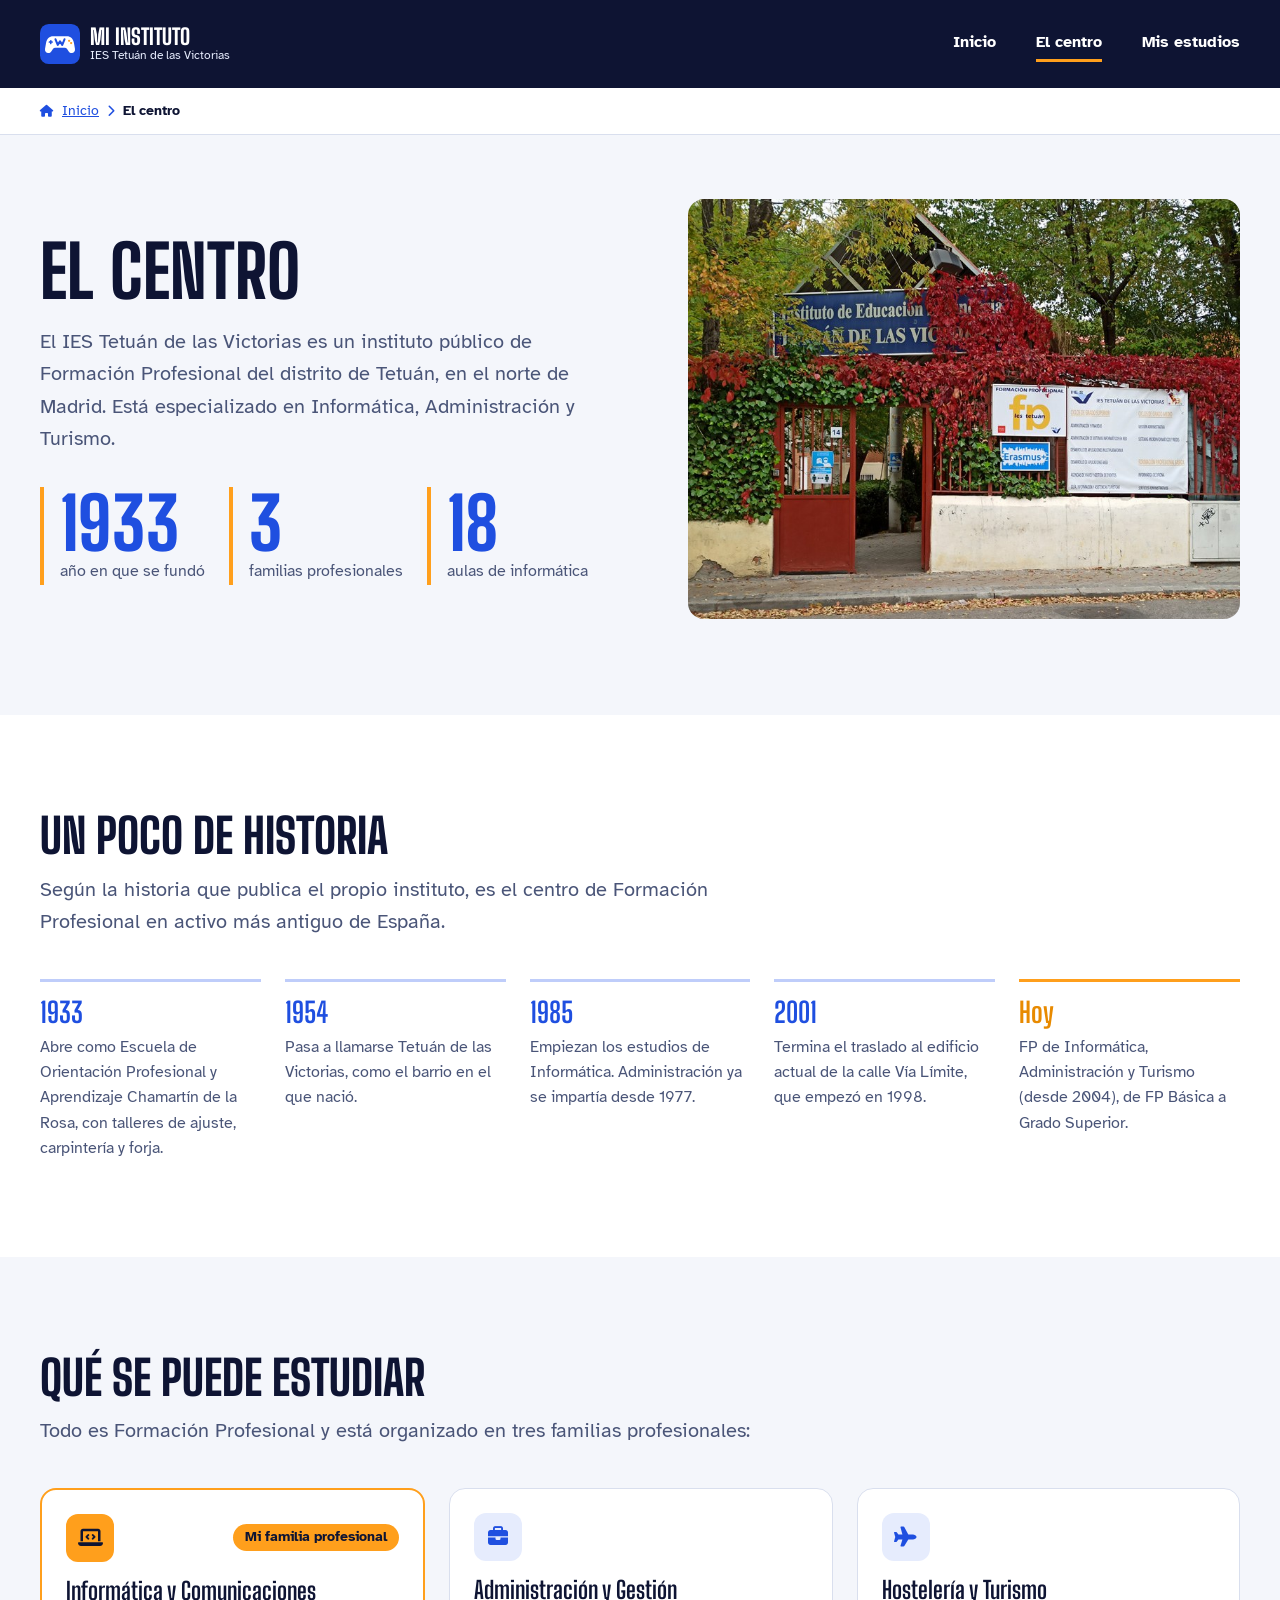
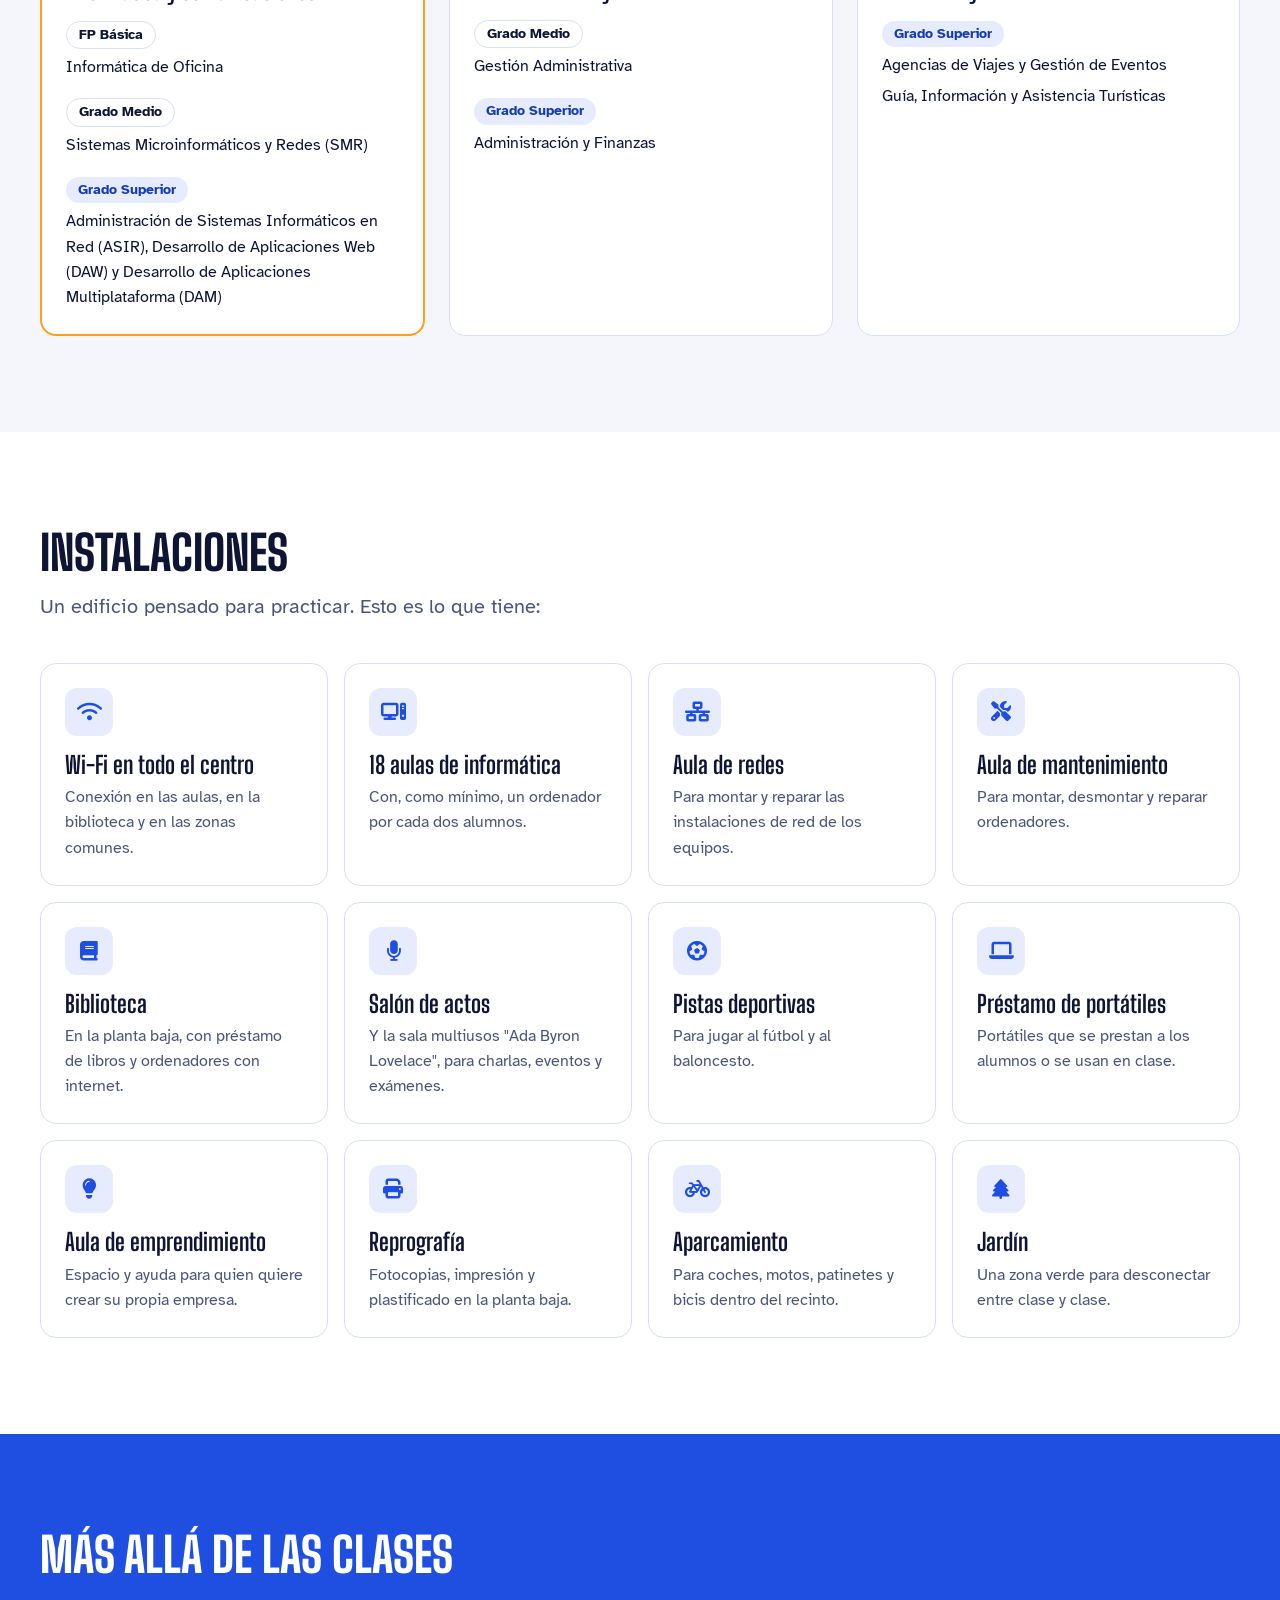
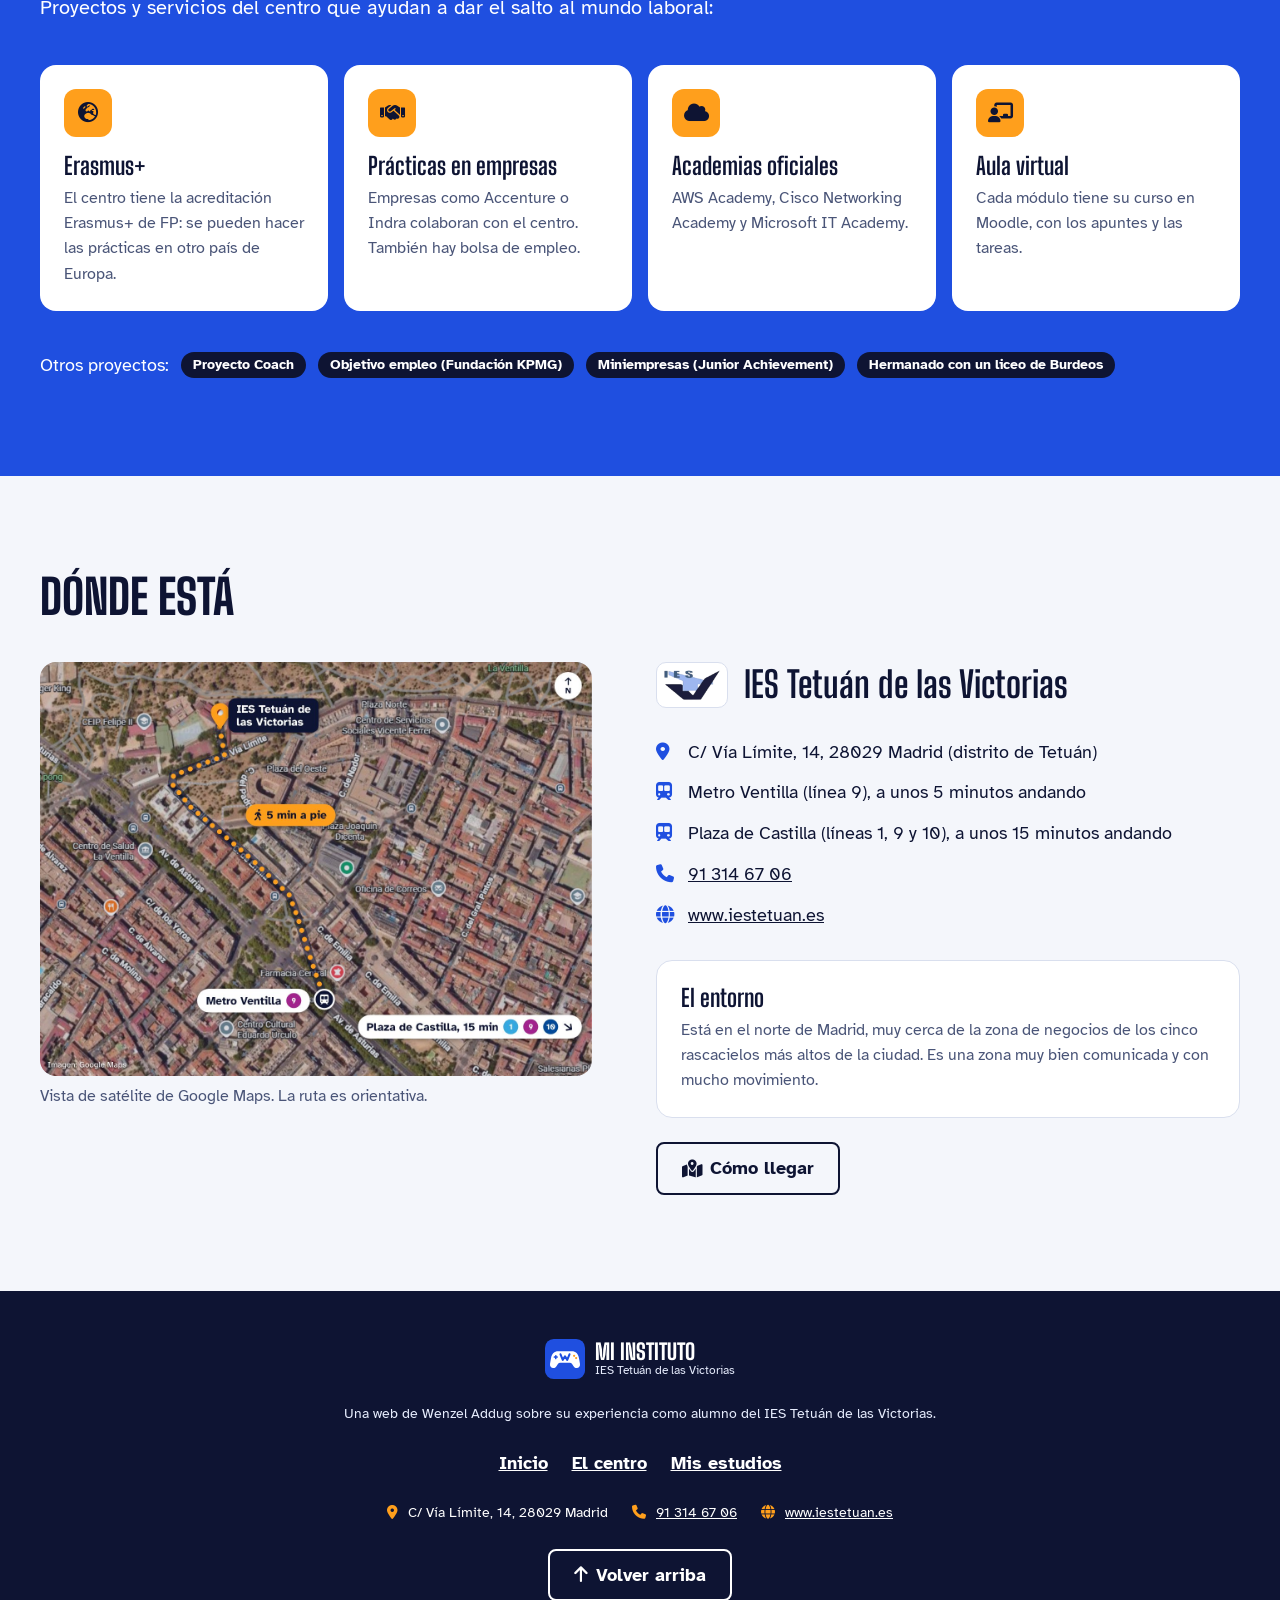
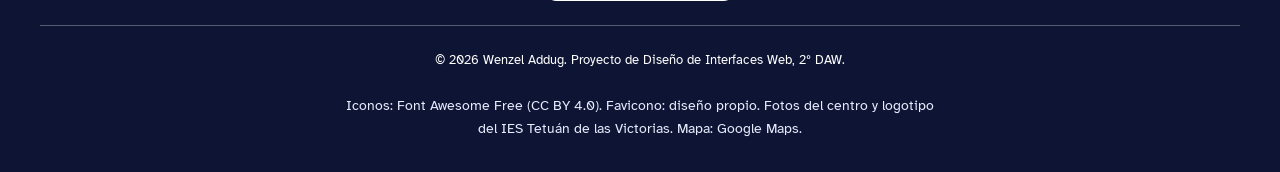
==== commit bb73f815: "Limpiar los comentarios del HTML y del CSS" ====
--- a/Mi Instituto Diseño Interface (Fase2)/centro.html
+++ b/Mi Instituto Diseño Interface (Fase2)/centro.html
@@ -23,7 +23,7 @@
 
     <a href="#contenido" class="saltar">Saltar al contenido</a>
 
-    <!-- ===================== CABECERA ===================== -->
+    <!-- CABECERA -->
     <header class="cabecera" id="arriba">
         <div class="contenedor cabecera-contenido">
             <a href="index.html" class="logo">
@@ -69,7 +69,7 @@
 
     <main id="contenido">
 
-        <!-- ===================== PRESENTACIÓN DEL CENTRO ===================== -->
+        <!-- PRESENTACIÓN DEL CENTRO -->
         <section class="cabecera-pagina">
             <div class="contenedor cabecera-pagina-contenido">
                 <div class="cabecera-pagina-texto">
@@ -89,7 +89,7 @@
             </div>
         </section>
 
-        <!-- ===================== UN POCO DE HISTORIA ===================== -->
+        <!-- UN POCO DE HISTORIA -->
         <section class="seccion seccion-blanca" id="historia">
             <div class="contenedor">
                 <div class="encabezado-seccion">
@@ -123,7 +123,7 @@
             </div>
         </section>
 
-        <!-- ===================== QUÉ SE PUEDE ESTUDIAR ===================== -->
+        <!-- QUÉ SE PUEDE ESTUDIAR -->
         <section class="seccion" id="estudios">
             <div class="contenedor">
                 <div class="encabezado-seccion">
@@ -176,7 +176,7 @@
             </div>
         </section>
 
-        <!-- ===================== INSTALACIONES ===================== -->
+        <!-- INSTALACIONES -->
         <section class="seccion seccion-blanca" id="instalaciones">
             <div class="contenedor">
                 <div class="encabezado-seccion">
@@ -250,7 +250,7 @@
             </div>
         </section>
 
-        <!-- ===================== MÁS ALLÁ DE LAS CLASES ===================== -->
+        <!-- MÁS ALLÁ DE LAS CLASES -->
         <section class="seccion seccion-azul" id="mas-alla">
             <div class="contenedor">
                 <div class="encabezado-seccion">
@@ -295,7 +295,7 @@
             </div>
         </section>
 
-        <!-- ===================== DÓNDE ESTÁ ===================== -->
+        <!-- DÓNDE ESTÁ -->
         <section class="seccion" id="donde-esta">
             <div class="contenedor">
                 <div class="encabezado-seccion">
@@ -335,7 +335,7 @@
 
     </main>
 
-    <!-- ===================== PIE DE PÁGINA ===================== -->
+    <!-- PIE DE PÁGINA -->
     <footer class="pie">
         <div class="contenedor pie-contenido">
             <a href="index.html" class="logo">
--- a/Mi Instituto Diseño Interface (Fase2)/css/estilos.css
+++ b/Mi Instituto Diseño Interface (Fase2)/css/estilos.css
@@ -1,73 +1,14 @@
-/*
-    Proyecto "Mi instituto" - Fase 2
-    Autor: Wenzel Addug (2º DAW, IES Tetuán de las Victorias)
-
-    Hoja de estilos de las tres páginas (index, centro y estudios).
-    Está hecha "mobile first": primero los estilos del móvil y al final
-    las media queries con min-width (576, 768, 992 y 1200 px), que son los
-    puntos de rotura que puse en el diseño de Figma.
-
-    Índice:
-     1. Fuentes
-     2. Variables
-     3. Estilos generales
-     4. Textos
-     5. Botones, etiquetas e insignias
-     6. Tarjetas
-     7. Cabecera y menú
-     8. Migas de pan
-     9. Secciones
-    10. Inicio
-    11. El centro (Flexbox)
-    12. Mis estudios (Grid)
-    13. Pie de página
-    14. Animaciones
-    15. Media queries
-*/
-
-
-/* ---------- 1. FUENTES ---------- */
-/* Las fuentes están descargadas en la carpeta fonts (así funcionan sin internet) */
-
-@font-face {
-    font-family: "Big Shoulders Display";
-    src: url("../fonts/big-shoulders-display-700.woff2") format("woff2");
-    font-weight: 700;
-    font-display: swap;
-}
-
-@font-face {
-    font-family: "Big Shoulders Display";
-    src: url("../fonts/big-shoulders-display-800.woff2") format("woff2");
-    font-weight: 800;
-    font-display: swap;
-}
-
-@font-face {
-    font-family: "Big Shoulders Display";
-    src: url("../fonts/big-shoulders-display-900.woff2") format("woff2");
-    font-weight: 900;
-    font-display: swap;
-}
-
-@font-face {
-    font-family: "Atkinson Hyperlegible";
-    src: url("../fonts/atkinson-hyperlegible-400.woff2") format("woff2");
-    font-weight: 400;
-    font-display: swap;
-}
-
-@font-face {
-    font-family: "Atkinson Hyperlegible";
-    src: url("../fonts/atkinson-hyperlegible-700.woff2") format("woff2");
-    font-weight: 700;
-    font-display: swap;
-}
-
-
-/* ---------- 2. VARIABLES ---------- */
-/* Los mismos colores que guardé como variables en Figma */
-
+/* Hoja de estilos de "Mi instituto" (fase 2) - Wenzel Addug, 2º DAW
+   Mobile first: primero el móvil y al final las media queries (576, 768, 992 y 1200px) */
+
+/* FUENTES */
+@font-face { font-family: "Big Shoulders Display"; src: url("../fonts/big-shoulders-display-700.woff2"); font-weight: 700; }
+@font-face { font-family: "Big Shoulders Display"; src: url("../fonts/big-shoulders-display-800.woff2"); font-weight: 800; }
+@font-face { font-family: "Big Shoulders Display"; src: url("../fonts/big-shoulders-display-900.woff2"); font-weight: 900; }
+@font-face { font-family: "Atkinson Hyperlegible"; src: url("../fonts/atkinson-hyperlegible-400.woff2"); font-weight: 400; }
+@font-face { font-family: "Atkinson Hyperlegible"; src: url("../fonts/atkinson-hyperlegible-700.woff2"); font-weight: 700; }
+
+/* COLORES (los mismos que en Figma) */
 :root {
     --color-tinta: #0E1433;
     --color-cobalto: #1F4FE0;
@@ -80,177 +21,68 @@
     --color-blanco: #FFFFFF;
     --color-texto-secundario: #4A5578;
     --color-borde: #D9DFEE;
-
-    --fuente-titulos: "Big Shoulders Display", Impact, sans-serif;
-    --fuente-texto: "Atkinson Hyperlegible", Arial, sans-serif;
-
-    /* Tamaños de texto del móvil (en la media query de 992px se cambian por los del ordenador) */
-    --texto-display: 3.75rem;     /* 60px */
-    --texto-h1: 3rem;             /* 48px */
-    --texto-h2: 2.25rem;          /* 36px */
-    --texto-h3: 1.75rem;          /* 28px */
-    --texto-h4: 1.375rem;         /* 22px */
-    --texto-entradilla: 1.125rem; /* 18px */
-    --texto-cuerpo: 1rem;         /* 16px */
-    --texto-pequeno: 0.875rem;    /* 14px */
-}
-
-
-/* ---------- 3. ESTILOS GENERALES ---------- */
-
-* {
-    box-sizing: border-box;
-}
-
-/* Al pulsar "Volver arriba" la página sube poco a poco */
-html {
-    scroll-behavior: smooth;
-}
+}
+
+/* GENERAL */
+* { box-sizing: border-box; }
+html { scroll-behavior: smooth; }
 
 body {
     margin: 0;
-    font-family: var(--fuente-texto);
-    font-size: var(--texto-cuerpo);
+    font-family: "Atkinson Hyperlegible", Arial, sans-serif;
     line-height: 1.6;
     color: var(--color-tinta);
     background-color: var(--color-nube);
 }
 
-/* Quito los márgenes que ponen los navegadores por defecto */
-h1, h2, h3, h4, p, ul, ol, dl, dd, figure {
-    margin: 0;
-}
-
-ul, ol {
-    padding: 0;
-    list-style: none;
-}
-
-/* Las imágenes nunca se salen de su caja */
-img {
-    display: block;
-    max-width: 100%;
-    height: auto;
-}
-
-address {
-    font-style: normal;
-}
-
-a {
-    color: var(--color-cobalto);
-}
-
-/* Contenedor centrado de 1200px (+ 20px de margen a cada lado) */
-.contenedor {
-    max-width: 1240px;
-    margin: 0 auto;
-    padding: 0 20px;
-}
-
-/* Texto que no se ve pero que sí lee el lector de pantalla */
-.oculto {
-    position: absolute;
-    width: 1px;
-    height: 1px;
-    overflow: hidden;
-    clip: rect(0 0 0 0);
-    white-space: nowrap;
-}
-
-/* Enlace "Saltar al contenido": está escondido arriba y baja cuando tiene el foco */
+h1, h2, h3, h4, p, ul, ol, dl, dd, figure { margin: 0; }
+ul, ol { padding: 0; list-style: none; }
+img { display: block; max-width: 100%; height: auto; }
+a { color: var(--color-cobalto); }
+address { font-style: normal; }
+
+/* Contorno naranja para ver dónde está el foco cuando se usa el teclado */
+a:focus, .menu-check:focus + .menu-boton { outline: 3px solid var(--color-naranja); outline-offset: 3px; }
+
+.contenedor { max-width: 1240px; margin: 0 auto; padding: 0 20px; }
+
+/* Texto que solo lee el lector de pantalla */
+.oculto { position: absolute; left: -9999px; }
+
+/* "Saltar al contenido": está escondido y aparece al pulsar Tab */
 .saltar {
     position: absolute;
-    top: -80px;
+    top: -60px;
     left: 16px;
     z-index: 100;
-    padding: 12px 16px;
-    border-radius: 8px;
+    padding: 10px 16px;
     background-color: var(--color-naranja);
     color: var(--color-tinta);
-    font-weight: 700;
-}
-
-.saltar:focus {
-    top: 16px;
-}
-
-/* Para que la cabecera fija no tape el principio del contenido */
-#contenido {
-    scroll-margin-top: 100px;
-}
-
-/* Foco visible para quien navega con el teclado (azul en zonas claras y naranja en las oscuras) */
-a:focus-visible,
-.menu-check:focus-visible + .menu-boton {
-    outline: 3px solid var(--color-cobalto);
-    outline-offset: 3px;
-}
-
-.cabecera a:focus-visible,
-.hero a:focus-visible,
-.seccion-azul a:focus-visible,
-.acceso a:focus-visible,
-.llamada a:focus-visible,
-.pie a:focus-visible,
-.menu-check:focus-visible + .menu-boton {
-    outline-color: var(--color-naranja);
-}
-
-
-/* ---------- 4. TEXTOS ---------- */
-
-/* Big Shoulders para los títulos */
-h1, h2, h3, h4,
-.titulo-display {
-    font-family: var(--fuente-titulos);
+}
+.saltar:focus { top: 16px; }
+
+/* TEXTOS */
+h1, h2, h3, h4, .titulo-display, .logo-nombre, .menu-lista a, .ficha-nombre, .nivel-anio, .hito-anio, .datos-rapidos strong {
+    font-family: "Big Shoulders Display", Impact, sans-serif;
     line-height: 1.05;
 }
 
-h1, h2 {
-    font-weight: 800;
-    text-transform: uppercase;
-}
-
-h3, h4 {
-    font-weight: 700;
-}
-
-h1 {
-    font-size: var(--texto-h1);
-}
-
-h2 {
-    font-size: var(--texto-h2);
-}
-
-h3 {
-    font-size: var(--texto-h3);
-}
-
-h4 {
-    font-size: var(--texto-h4);
-}
-
-/* El titular grande de la portada */
-.titulo-display {
-    font-size: var(--texto-display);
-    font-weight: 900;
-    line-height: 0.92;
-    text-transform: uppercase;
-}
-
-/* Texto que va debajo de los títulos */
-.entradilla {
-    font-size: var(--texto-entradilla);
-    line-height: 1.5;
+h1, h2, .titulo-display, .logo-nombre, .ficha-nombre { font-weight: 800; text-transform: uppercase; }
+h1 { font-size: 3rem; margin-bottom: 16px; }
+h2 { font-size: 2.25rem; margin-bottom: 12px; }
+h3 { font-size: 1.75rem; }
+h4, .tarjeta h3, .razon h3, .aprendizaje h3, .etapa-smr h3 { font-size: 1.375rem; }
+.titulo-display { margin: 24px 0; font-size: 3.75rem; font-weight: 900; line-height: 0.92; }
+
+/* Los textos pequeños van en em para que crezcan cuando el body es más grande */
+.entradilla { font-size: 1.125em; color: var(--color-texto-secundario); }
+
+.tarjeta p, .razon p, .aprendizaje p, .etapa-smr p, .nivel-texto, .hito, .datos-rapidos li, .curso-anio, .ficha-rol, figcaption {
+    font-size: 0.875em;
     color: var(--color-texto-secundario);
 }
 
-
-/* ---------- 5. BOTONES, ETIQUETAS E INSIGNIAS ---------- */
-
-/* Todos los botones miden 48px de alto, como en el prototipo */
+/* BOTONES, ETIQUETAS E INSIGNIAS */
 .boton {
     display: inline-flex;
     align-items: center;
@@ -260,102 +92,30 @@
     padding: 10px 24px;
     border: 2px solid transparent;
     border-radius: 8px;
-    font-family: var(--fuente-texto);
-    font-size: 1rem;
     font-weight: 700;
-    line-height: 1.5;
-    text-align: center;
     text-decoration: none;
-    transition: background-color 0.2s, color 0.2s, transform 0.2s, box-shadow 0.2s;
-}
-
-/* Principal: naranja con una sombra dura, como la tecla de un mando */
-.boton-principal {
-    background-color: var(--color-naranja);
-    color: var(--color-tinta);
-    box-shadow: 0 4px 0 var(--color-tinta);
-}
-
-.boton-principal:hover {
-    background-color: var(--color-naranja-oscuro);
-    transform: translateY(-2px);
-    box-shadow: 0 6px 0 var(--color-tinta);
-}
-
-/* Al pulsarlo se "hunde" */
-.boton-principal:active {
-    transform: translateY(2px);
-    box-shadow: 0 2px 0 var(--color-tinta);
-}
-
-/* Secundario: solo borde. En hover se rellena */
-.boton-secundario {
-    border-color: var(--color-tinta);
-    color: var(--color-tinta);
-}
-
-.boton-secundario:hover {
-    background-color: var(--color-tinta);
-    color: var(--color-blanco);
-}
-
-/* Para fondos oscuros: borde blanco */
-.boton-oscuro {
-    border-color: var(--color-blanco);
-    color: var(--color-blanco);
-}
-
-.boton-oscuro:hover {
-    background-color: var(--color-blanco);
-    color: var(--color-tinta);
-}
-
-/* Grupo de botones: en el móvil uno debajo de otro y ocupando todo el ancho */
-.botones {
-    display: flex;
-    flex-direction: column;
-    gap: 16px;
-}
-
-/* Etiquetas pequeñas (Superado, En curso, HTML...) */
-.etiqueta {
-    display: inline-block;
-    padding: 2px 12px;
-    border-radius: 20px;
-    font-family: var(--fuente-texto);
-    font-size: 0.875rem;
-    font-weight: 700;
-    line-height: 1.5;
-    white-space: nowrap;
-}
-
-.etiqueta-naranja {
-    background-color: var(--color-naranja);
-    color: var(--color-tinta);
-}
-
-.etiqueta-azul {
-    background-color: var(--color-cobalto-claro);
-    color: var(--color-cobalto-oscuro);
-}
-
-.etiqueta-neutra {
-    background-color: var(--color-blanco);
-    border: 1px solid var(--color-borde);
-    color: var(--color-tinta);
-}
-
-.etiqueta-oscura {
-    background-color: var(--color-tinta);
-    color: var(--color-blanco);
-}
-
-.etiqueta-cobalto {
-    background-color: var(--color-cobalto);
-    color: var(--color-blanco);
-}
-
-/* Insignias: el cuadrado de color con el icono dentro */
+    transition: 0.2s;
+}
+
+/* El principal tiene una sombra dura, como la tecla de un mando */
+.boton-principal { background-color: var(--color-naranja); color: var(--color-tinta); box-shadow: 0 4px 0 var(--color-tinta); }
+.boton-principal:hover { background-color: var(--color-naranja-oscuro); transform: translateY(-2px); }
+.boton-secundario { border-color: var(--color-tinta); color: var(--color-tinta); }
+.boton-secundario:hover { background-color: var(--color-tinta); color: var(--color-blanco); }
+.boton-oscuro { border-color: var(--color-blanco); color: var(--color-blanco); }
+.boton-oscuro:hover { background-color: var(--color-blanco); color: var(--color-tinta); }
+
+/* En el móvil los botones van uno debajo de otro */
+.botones { display: flex; flex-direction: column; gap: 16px; }
+
+.etiqueta { display: inline-block; padding: 2px 12px; border-radius: 20px; font-size: 0.875rem; font-weight: 700; }
+.etiqueta-naranja { background-color: var(--color-naranja); color: var(--color-tinta); }
+.etiqueta-azul { background-color: var(--color-cobalto-claro); color: var(--color-cobalto-oscuro); }
+.etiqueta-neutra { background-color: var(--color-blanco); border: 1px solid var(--color-borde); }
+.etiqueta-oscura { background-color: var(--color-tinta); color: var(--color-blanco); }
+.etiqueta-cobalto { background-color: var(--color-cobalto); color: var(--color-blanco); }
+
+/* Insignia: el cuadrado con el icono */
 .insignia {
     display: inline-flex;
     align-items: center;
@@ -368,108 +128,25 @@
     color: var(--color-cobalto);
     font-size: 1.25rem;
 }
-
-.insignia-azul {
-    background-color: var(--color-cobalto);
-    color: var(--color-blanco);
-}
-
-.insignia-naranja {
-    background-color: var(--color-naranja);
-    color: var(--color-tinta);
-}
-
-.insignia-tinta {
-    background-color: var(--color-tinta);
-    color: var(--color-naranja);
-}
-
-
-/* ---------- 6. TARJETAS ---------- */
-
-.tarjeta {
-    padding: 24px;
-    border: 1px solid var(--color-borde);
-    border-radius: 16px;
-    background-color: var(--color-blanco);
-    color: var(--color-tinta);
-    transition: border-color 0.2s;
-}
-
-/* Las tarjetas no son enlaces, así que en hover solo cambia el borde (no se mueven) */
-.tarjeta:hover {
-    border-color: var(--color-cobalto-medio);
-}
-
-.tarjeta h3,
-.tarjeta h4 {
-    margin: 16px 0 8px;
-    font-size: var(--texto-h4);
-}
-
-.tarjeta p {
-    font-size: var(--texto-pequeno);
-    color: var(--color-texto-secundario);
-}
-
-
-/* ---------- 7. CABECERA Y MENÚ ---------- */
-
-/* La cabecera se queda fija arriba al hacer scroll */
-.cabecera {
-    position: sticky;
-    top: 0;
-    z-index: 50;
-    background-color: var(--color-tinta);
-    color: var(--color-blanco);
-}
-
-.cabecera-contenido {
-    display: flex;
-    align-items: center;
-    justify-content: space-between;
-    height: 64px;
-}
-
-/* Logo: favicono + nombre de la web (se usa también en el pie) */
-.logo {
-    display: flex;
-    align-items: center;
-    gap: 10px;
-    color: var(--color-blanco);
-    text-decoration: none;
-}
-
-.logo img {
-    width: 32px;
-    height: 32px;
-}
-
-.logo-nombre {
-    display: block;
-    font-family: var(--fuente-titulos);
-    font-size: 1.25rem;
-    font-weight: 800;
-    line-height: 1.1;
-    text-transform: uppercase;
-}
-
-.logo-centro {
-    display: block;
-    font-size: 0.75rem;
-    line-height: 1.3;
-    color: var(--color-cobalto-claro);
-}
-
-/* El checkbox no se ve, pero se puede usar con el teclado (no le pongo display:none) */
-.menu-check {
-    position: absolute;
-    width: 1px;
-    height: 1px;
-    opacity: 0;
-}
-
-/* Botón hamburguesa de 44 x 44px */
+.insignia-azul { background-color: var(--color-cobalto); color: var(--color-blanco); }
+.insignia-naranja { background-color: var(--color-naranja); color: var(--color-tinta); }
+.insignia-tinta { background-color: var(--color-tinta); color: var(--color-naranja); }
+
+.tarjeta { padding: 24px; border: 1px solid var(--color-borde); border-radius: 16px; background-color: var(--color-blanco); color: var(--color-tinta); }
+.tarjeta h3, .tarjeta h4 { margin: 16px 0 8px; }
+
+/* CABECERA Y MENÚ */
+/* sticky: la cabecera se queda arriba al hacer scroll */
+.cabecera { position: sticky; top: 0; z-index: 50; background-color: var(--color-tinta); }
+.cabecera-contenido { display: flex; align-items: center; justify-content: space-between; height: 64px; }
+
+.logo { display: flex; align-items: center; gap: 10px; color: var(--color-blanco); text-decoration: none; }
+.logo-nombre { display: block; font-size: 1.375rem; }
+.logo-centro { display: block; font-size: 0.75rem; line-height: 1.2; color: var(--color-cobalto-claro); }
+
+/* Menú del móvil sin JavaScript: el checkbox no se ve y el label hace de botón */
+.menu-check { position: absolute; width: 1px; height: 1px; opacity: 0; }
+
 .menu-boton {
     display: flex;
     align-items: center;
@@ -478,25 +155,15 @@
     height: 44px;
     border: 1px solid rgba(255, 255, 255, 0.3);
     border-radius: 8px;
-    background-color: rgba(255, 255, 255, 0.08);
+    color: var(--color-blanco);
     font-size: 1.375rem;
     cursor: pointer;
 }
 
-.icono-cerrar {
-    display: none;
-}
-
-/* Cuando el checkbox está marcado cambio el icono: de hamburguesa a X */
-.menu-check:checked + .menu-boton .icono-abrir {
-    display: none;
-}
-
-.menu-check:checked + .menu-boton .icono-cerrar {
-    display: inline-block;
-}
-
-/* En el móvil el menú ocupa toda la pantalla y está oculto */
+/* Cuando el checkbox está marcado cambia el icono y se enseña el menú */
+.icono-cerrar, .menu-check:checked + .menu-boton .icono-abrir { display: none; }
+.menu-check:checked + .menu-boton .icono-cerrar { display: inline-block; }
+
 .menu {
     display: none;
     position: fixed;
@@ -507,192 +174,61 @@
     flex-direction: column;
     justify-content: space-between;
     padding: 8px 20px 40px;
-    overflow-y: auto;
     background-color: var(--color-tinta);
 }
-
-/* Se enseña cuando se marca el checkbox (al pulsar la hamburguesa) */
-.menu-check:checked ~ .menu {
-    display: flex;
-}
+.menu-check:checked ~ .menu { display: flex; }
 
 .menu-lista a {
     display: flex;
     align-items: center;
     justify-content: space-between;
     padding: 20px 0;
-    border-bottom: 1px solid rgba(255, 255, 255, 0.12);
-    font-family: var(--fuente-titulos);
+    border-bottom: 1px solid rgba(255, 255, 255, 0.15);
+    color: var(--color-blanco);
     font-size: 2.25rem;
     font-weight: 800;
-    line-height: 1.1;
     text-transform: uppercase;
-    color: var(--color-blanco);
     text-decoration: none;
 }
-
-.menu-lista a i {
-    font-size: 1.25rem;
-    color: var(--color-naranja);
-}
-
-/* La página en la que estoy */
-.menu-lista a.activo {
-    color: var(--color-naranja);
-}
-
-.menu-datos {
-    padding-top: 24px;
-    font-size: 0.875rem;
-    color: var(--color-cobalto-claro);
-}
-
-.menu-datos-centro {
-    font-weight: 700;
-    color: var(--color-blanco);
-}
-
-
-/* ---------- 8. MIGAS DE PAN ---------- */
-
-.migas {
-    padding: 12px 0;
-    border-bottom: 1px solid var(--color-borde);
-    background-color: var(--color-blanco);
-    font-size: 0.875rem;
-}
-
-.migas ol {
-    display: flex;
-    flex-wrap: wrap;
-    gap: 8px;
-}
-
-.migas li {
-    display: flex;
-    align-items: center;
-    gap: 8px;
-}
-
-.migas .fa-house {
-    color: var(--color-cobalto);
-}
-
-.migas .fa-chevron-right {
-    font-size: 0.625rem;
-    color: var(--color-texto-secundario);
-}
-
-.migas span {
-    font-weight: 700;
-}
-
-
-/* ---------- 9. SECCIONES ---------- */
-
-.seccion {
-    padding: 64px 0;
-}
-
-.seccion-blanca {
-    background-color: var(--color-blanco);
-}
-
-.seccion-azul {
-    background-color: var(--color-cobalto);
-    color: var(--color-blanco);
-}
-
-.seccion-azul .entradilla {
-    color: var(--color-blanco);
-}
-
-/* Título y entradilla de cada sección */
-.encabezado-seccion {
-    max-width: 720px;
-    margin-bottom: 40px;
-}
-
-.encabezado-seccion h2 {
-    margin-bottom: 12px;
-}
-
-/* Cabecera de las páginas interiores (El centro y Mis estudios) */
-.cabecera-pagina {
-    padding: 32px 0 64px;
-}
-
-.cabecera-pagina-contenido {
-    display: flex;
-    flex-direction: column;
-    gap: 32px;
-}
-
-.cabecera-pagina h1 {
-    margin-bottom: 16px;
-}
-
-.cabecera-pagina-imagen img {
-    width: 100%;
-    aspect-ratio: 4 / 3;
-    object-fit: cover;
-    border-radius: 16px;
-}
-
-
-/* ---------- 10. INICIO ---------- */
-
-/* HERO: fondo azul con la franja diagonal (una línea naranja y una banda más oscura) */
+.menu-lista i { font-size: 1.25rem; color: var(--color-naranja); }
+.menu-lista .activo { color: var(--color-naranja); }
+.menu-datos { font-size: 0.875rem; color: var(--color-cobalto-claro); }
+.menu-datos-centro { font-weight: 700; color: var(--color-blanco); }
+
+/* Migas de pan */
+.migas { padding: 12px 0; border-bottom: 1px solid var(--color-borde); background-color: var(--color-blanco); font-size: 0.875rem; }
+.migas ol, .migas li { display: flex; align-items: center; gap: 8px; }
+.migas i { font-size: 0.75rem; color: var(--color-cobalto); }
+.migas span { font-weight: 700; }
+
+/* SECCIONES */
+.seccion { padding: 64px 0; }
+.seccion-blanca { background-color: var(--color-blanco); }
+.seccion-azul { background-color: var(--color-cobalto); color: var(--color-blanco); }
+.seccion-azul .entradilla { color: var(--color-blanco); }
+.encabezado-seccion { max-width: 720px; margin-bottom: 40px; }
+
+/* Cajas que en el móvil van en columna y en el ordenador en fila */
+.hero-contenido, .cabecera-pagina-contenido, .favicono, .ubicacion { display: flex; flex-direction: column; gap: 40px; }
+.tarjetas-tres, .accesos, .razones, .hitos, .familias, .datos-rapidos, .ubicacion-datos, .llamada { display: flex; flex-direction: column; gap: 24px; }
+
+.cabecera-pagina { padding: 32px 0 64px; }
+.cabecera-pagina-imagen img { width: 100%; height: 300px; object-fit: cover; border-radius: 16px; }
+
+/* INICIO */
+/* Fondo azul con la franja diagonal: una línea naranja y una banda más oscura */
 .hero {
     padding: 40px 0 64px;
-    background-color: var(--color-cobalto);
-    background-image: linear-gradient(162deg,
-        var(--color-cobalto) 70%,
-        var(--color-naranja) 70%,
-        var(--color-naranja) 71%,
-        var(--color-cobalto) 71%,
-        var(--color-cobalto) 74%,
-        var(--color-cobalto-oscuro) 74%,
-        var(--color-cobalto-oscuro) 88%,
-        var(--color-cobalto) 88%);
+    background: linear-gradient(162deg, var(--color-cobalto) 70%, var(--color-naranja) 70%, var(--color-naranja) 71%,
+        var(--color-cobalto) 71%, var(--color-cobalto) 74%, var(--color-cobalto-oscuro) 74%, var(--color-cobalto-oscuro) 88%, var(--color-cobalto) 88%);
     color: var(--color-blanco);
-    overflow: hidden;
-}
-
-.hero-contenido {
-    display: flex;
-    flex-direction: column;
-    gap: 48px;
-}
-
-/* Chip de "Modo carrera" */
-.chip {
-    display: inline-flex;
-    align-items: center;
-    gap: 8px;
-    padding: 4px 16px 4px 12px;
-    border-radius: 20px;
-    background-color: var(--color-cobalto-oscuro);
-    font-size: 0.875rem;
-    font-weight: 700;
-}
-
-.chip i {
-    color: var(--color-naranja);
-}
-
-.hero .titulo-display {
-    margin: 24px 0;
-}
-
-.hero-entradilla {
-    max-width: 540px;
-    margin-bottom: 32px;
-    font-size: var(--texto-entradilla);
-    line-height: 1.5;
-}
-
-/* FICHA DE JUGADOR */
+}
+
+.chip { display: inline-flex; align-items: center; gap: 8px; padding: 4px 14px; border-radius: 20px; background-color: var(--color-cobalto-oscuro); font-size: 0.875rem; font-weight: 700; }
+.chip i { color: var(--color-naranja); }
+.hero-entradilla { max-width: 540px; margin-bottom: 32px; font-size: 1.125em; }
+
+/* Ficha de jugador */
 .ficha {
     width: 100%;
     max-width: 400px;
@@ -702,154 +238,33 @@
     color: var(--color-tinta);
     box-shadow: 12px 12px 0 var(--color-naranja);
 }
-
-.ficha-cabecera {
-    position: relative;
-    display: flex;
-    align-items: center;
-    justify-content: center;
-    height: 200px;
-    background-color: var(--color-cobalto-claro);
-}
-
-.ficha-nivel {
-    position: absolute;
-    top: 16px;
-    left: 16px;
-}
-
-.ficha-escudo {
-    position: absolute;
-    top: 56px;
-    left: 16px;
-    width: 76px;
-    height: 48px;
-    padding: 4px 6px;
-    border-radius: 8px;
-    background-color: var(--color-blanco);
-    object-fit: contain;
-}
-
-.ficha-curso {
-    position: absolute;
-    top: 16px;
-    right: 16px;
-    font-size: 0.8125rem;
-    font-weight: 700;
-    color: var(--color-cobalto);
-}
-
-.ficha-foto {
-    width: 120px;
-    height: 120px;
-}
-
-.ficha-datos {
-    padding: 24px;
-}
-
-.ficha-nombre {
-    font-family: var(--fuente-titulos);
-    font-size: 2.5rem;
-    font-weight: 800;
-    line-height: 1;
-    text-transform: uppercase;
-}
-
-.ficha-rol {
-    margin-top: 4px;
-    padding-bottom: 16px;
-    border-bottom: 1px solid var(--color-borde);
-    font-size: 0.875rem;
-    color: var(--color-texto-secundario);
-}
-
-.ficha-lista {
-    padding: 8px 0;
-}
-
-.ficha-lista li {
-    display: flex;
-    justify-content: space-between;
-    gap: 16px;
-    padding: 6px 0;
-    font-size: 0.875rem;
-}
-
-.ficha-lista span {
-    color: var(--color-texto-secundario);
-}
-
-.ficha-lista i {
-    width: 20px;
-    color: var(--color-cobalto);
-}
-
-.progreso p {
-    display: flex;
-    justify-content: space-between;
-    margin-bottom: 8px;
-    font-size: 0.8125rem;
-    color: var(--color-texto-secundario);
-}
-
-.progreso strong {
-    color: var(--color-cobalto);
-}
-
-/* Barra de progreso: el relleno se anima al cargar la página */
-.barra {
-    height: 8px;
-    overflow: hidden;
-    border-radius: 4px;
-    background-color: var(--color-cobalto-claro);
-}
-
-.barra-relleno {
-    display: block;
-    width: 55%;
-    height: 100%;
-    border-radius: 4px;
-    background-color: var(--color-naranja);
-    animation: llenar 1.2s 0.6s ease-out backwards;
-}
-
-/* MI CAMINO: línea de niveles. En el móvil va en vertical */
-.nivel {
-    position: relative;
-    padding: 0 0 32px 60px;
-}
-
-/* La línea que une un nivel con el siguiente (la hago con ::before) */
-.nivel::before {
-    content: "";
-    position: absolute;
-    top: 44px;
-    bottom: 4px;
-    left: 19px;
-    border-left: 3px solid var(--color-naranja);
-}
-
-/* Lo que todavía no he hecho va con línea discontinua */
-.nivel-actual::before,
-.nivel-bloqueado::before {
-    border-left: 3px dashed var(--color-cobalto-medio);
-}
-
-/* El último nivel no tiene línea */
-.nivel-meta {
-    padding-bottom: 0;
-}
-
-.nivel-meta::before {
-    display: none;
-}
-
-/* El círculo de cada nivel */
+.ficha-cabecera { position: relative; display: flex; align-items: center; justify-content: center; height: 200px; background-color: var(--color-cobalto-claro); }
+.ficha-nivel, .ficha-escudo, .ficha-curso { position: absolute; top: 16px; left: 16px; }
+.ficha-escudo { top: 56px; width: 76px; height: 48px; padding: 4px 6px; border-radius: 8px; background-color: var(--color-blanco); object-fit: contain; }
+.ficha-curso { left: auto; right: 16px; font-size: 0.8125rem; font-weight: 700; color: var(--color-cobalto); }
+.ficha-foto { width: 120px; }
+.ficha-datos { padding: 24px; }
+.ficha-nombre { font-size: 2.5rem; }
+.ficha-rol { padding-bottom: 16px; border-bottom: 1px solid var(--color-borde); }
+.ficha-lista { padding: 8px 0; }
+.ficha-lista li, .progreso p { display: flex; justify-content: space-between; gap: 16px; padding: 6px 0; font-size: 0.875rem; }
+.ficha-lista span { color: var(--color-texto-secundario); }
+.ficha-lista i, .progreso strong { color: var(--color-cobalto); }
+.ficha-lista i { width: 20px; }
+
+/* Barra de progreso (se llena con la animación "llenar") */
+.barra { height: 8px; overflow: hidden; border-radius: 4px; background-color: var(--color-cobalto-claro); }
+.barra-relleno { display: block; width: 55%; height: 100%; background-color: var(--color-naranja); animation: llenar 1.5s ease-out; }
+
+/* Mi camino: en el móvil la línea va en vertical (es el borde izquierdo de cada nivel) */
+.nivel { position: relative; margin-left: 19px; padding: 0 0 32px 40px; border-left: 3px solid var(--color-naranja); }
+.nivel-actual, .nivel-bloqueado { border-left: 3px dashed var(--color-cobalto-medio); }
+.nivel-meta { padding-bottom: 0; border-color: transparent; }
+
 .nivel-punto {
     position: absolute;
     top: 0;
-    left: 0;
+    left: -22px;
     display: flex;
     align-items: center;
     justify-content: center;
@@ -859,1061 +274,193 @@
     background-color: var(--color-cobalto);
     color: var(--color-blanco);
 }
-
-.nivel-actual .nivel-punto {
-    background-color: var(--color-naranja);
-    color: var(--color-tinta);
-    box-shadow: 0 0 0 4px var(--color-nube), 0 0 0 7px var(--color-naranja);
-    animation: latido 2s ease-in-out infinite;
-}
-
-.nivel-bloqueado .nivel-punto {
-    border: 2px solid var(--color-cobalto-medio);
-    background-color: var(--color-blanco);
-    color: var(--color-texto-secundario);
-}
-
-.nivel-meta .nivel-punto {
-    background-color: var(--color-tinta);
-    color: var(--color-naranja);
-}
-
-.nivel-numero {
-    display: flex;
-    flex-wrap: wrap;
-    align-items: center;
-    gap: 8px;
-    font-size: 0.8125rem;
-    font-weight: 700;
-    color: var(--color-texto-secundario);
-}
-
-.nivel-anio {
-    margin-bottom: 4px;
-    font-family: var(--fuente-titulos);
-    font-size: 1.5rem;
-    font-weight: 700;
-    line-height: 1.3;
-    color: var(--color-cobalto);
-}
-
-.nivel-bloqueado .nivel-anio,
-.nivel-meta .nivel-anio {
-    color: var(--color-texto-secundario);
-}
-
-.nivel h3 {
-    margin-bottom: 8px;
-    font-family: var(--fuente-texto);
-    font-size: 1.125rem;
-}
-
-.nivel-texto {
-    font-size: var(--texto-pequeno);
-    color: var(--color-texto-secundario);
-}
-
-/* MI FAVICONO */
-.favicono {
-    display: flex;
-    flex-direction: column;
-    gap: 40px;
-}
-
-.favicono-muestra {
-    display: flex;
-    flex-direction: column;
-    align-items: center;
-    gap: 32px;
-    padding: 24px;
-    border-radius: 20px;
-    background-color: var(--color-cobalto-claro);
-}
-
-/* Imitación de la pestaña del navegador */
-.pestana-barra {
-    align-self: stretch;
-    padding: 6px 6px 0;
-    border-radius: 10px;
-    background-color: var(--color-cobalto-medio);
-}
-
-.pestana {
-    display: inline-flex;
-    align-items: center;
-    gap: 8px;
-    padding: 8px 16px;
-    border-radius: 8px 8px 0 0;
-    background-color: var(--color-blanco);
-    font-size: 0.8125rem;
-}
-
-.favicono-grande {
-    width: 140px;
-    height: 140px;
-}
-
-.favicono-tamanos {
-    display: flex;
-    align-items: flex-end;
-    justify-content: center;
-    gap: 24px;
-}
-
-.favicono-tamanos li {
-    display: flex;
-    flex-direction: column;
-    align-items: center;
-    gap: 8px;
-    font-size: 0.75rem;
-    color: var(--color-texto-secundario);
-}
-
-/* El de 180px no cabe en el móvil */
-.favicono-tamanos .tamano-movil {
-    display: none;
-}
-
-.favicono-texto .encabezado-seccion {
-    margin-bottom: 32px;
-}
-
-.razones {
-    display: flex;
-    flex-direction: column;
-    gap: 24px;
-}
-
-.razon {
-    display: flex;
-    align-items: flex-start;
-    gap: 16px;
-}
-
-.razon h3 {
-    margin-bottom: 4px;
-    font-size: var(--texto-h4);
-}
-
-.razon p {
-    font-size: var(--texto-pequeno);
-    color: var(--color-texto-secundario);
-}
-
-/* POR QUÉ LO RECOMIENDO: tres tarjetas */
-.tarjetas-tres {
-    display: flex;
-    flex-direction: column;
-    gap: 24px;
-}
-
-/* SIGUE EXPLORANDO: las dos tarjetas que llevan a las otras páginas */
-.accesos {
-    display: flex;
-    flex-direction: column;
-    gap: 24px;
-}
-
-.acceso {
-    display: flex;
-    flex-direction: column;
-    align-items: flex-start;
-    gap: 12px;
-    padding: 24px;
-    border-radius: 20px;
-    color: var(--color-blanco);
-    transition: transform 0.2s;
-}
-
-/* Estas sí llevan a otra página, por eso suben un poco en hover */
-.acceso:hover {
-    transform: translateY(-4px);
-}
-
-.acceso-oscuro {
-    background-color: var(--color-tinta);
-}
-
-.acceso-azul {
-    background-color: var(--color-cobalto);
-}
-
-.acceso img {
-    width: 100%;
-    height: 220px;
-    margin-bottom: 8px;
-    object-fit: cover;
-    border-radius: 12px;
-}
-
-.acceso p {
-    margin-bottom: 8px;
-}
-
-
-/* ---------- 11. EL CENTRO (FLEXBOX) ---------- */
-
-/* Datos rápidos: 1933, 3 y 18. En el móvil uno debajo de otro, con el texto al lado del número */
-.datos-rapidos {
-    display: flex;
-    flex-direction: column;
-    gap: 16px;
-    margin-top: 32px;
-}
-
-.datos-rapidos li {
-    display: flex;
-    align-items: center;
-    gap: 16px;
-    padding-left: 16px;
-    border-left: 4px solid var(--color-naranja);
-    font-size: var(--texto-pequeno);
-    color: var(--color-texto-secundario);
-}
-
-.datos-rapidos strong {
-    font-family: var(--fuente-titulos);
-    font-size: var(--texto-h1);
-    font-weight: 800;
-    line-height: 1;
-    color: var(--color-cobalto);
-}
-
-/* Historia: en el móvil un hito debajo de otro */
-.hitos {
-    display: flex;
-    flex-direction: column;
-    gap: 32px;
-}
-
-.hito {
-    padding-top: 16px;
-    border-top: 3px solid var(--color-cobalto-medio);
-    font-size: var(--texto-pequeno);
-    color: var(--color-texto-secundario);
-}
-
-.hito-anio {
-    margin-bottom: 8px;
-    font-family: var(--fuente-titulos);
-    font-size: var(--texto-h3);
-    font-weight: 700;
-    line-height: 1.1;
-    color: var(--color-cobalto);
-}
-
-/* El último (Hoy) va en naranja */
-.hito-hoy {
-    border-top-color: var(--color-naranja);
-}
-
-.hito-hoy .hito-anio {
-    color: var(--color-naranja-oscuro);
-}
-
-/* Familias profesionales */
-.familias {
-    display: flex;
-    flex-direction: column;
-    gap: 24px;
-}
-
-.familia-cabecera {
-    display: flex;
-    align-items: center;
-    justify-content: space-between;
-    gap: 12px;
-}
-
-/* La mía tiene el borde naranja */
-.familia-mia {
-    border: 2px solid var(--color-naranja);
-}
-
-.familia-mia:hover {
-    border-color: var(--color-naranja);
-}
-
-.familia-ciclos dt {
-    margin-top: 16px;
-}
-
-.familia-ciclos dd {
-    margin-top: 6px;
-    font-size: var(--texto-pequeno);
-}
-
-/* Instalaciones: con flex-wrap las tarjetas bajan solas a la siguiente fila.
-   Cada tarjeta mide como mínimo 260px, así salen 4, 2 o 1 por fila según la pantalla */
-.instalaciones {
-    display: flex;
-    flex-wrap: wrap;
-    gap: 16px;
-}
-
-.instalaciones > article {
-    flex: 1 1 260px;
-}
-
-/* Más allá de las clases: tarjetas blancas sobre el fondo azul.
-   Con 300px de base salen 1 o 2 por fila (en el ordenador las pongo las 4 en fila) */
-.servicios {
-    display: flex;
-    flex-wrap: wrap;
-    gap: 16px;
-}
-
-.servicios > article {
-    flex: 1 1 300px;
-    border: none;
-}
-
-.otros-proyectos {
-    display: flex;
-    flex-wrap: wrap;
-    align-items: center;
-    gap: 12px;
-    margin-top: 40px;
-    font-size: var(--texto-pequeno);
-}
-
-.otros-proyectos ul {
-    display: flex;
-    flex-wrap: wrap;
-    gap: 8px;
-}
-
-/* Dónde está: el mapa y los datos */
-.ubicacion {
-    display: flex;
-    flex-direction: column;
-    gap: 40px;
-}
-
-.ubicacion-mapa img {
-    border-radius: 16px;
-}
-
-.ubicacion-mapa figcaption {
-    margin-top: 8px;
-    font-size: 0.8125rem;
-    color: var(--color-texto-secundario);
-}
-
-.ubicacion-datos {
-    display: flex;
-    flex-direction: column;
-    align-items: flex-start;
-    gap: 24px;
-}
-
-.centro-nombre {
-    display: flex;
-    align-items: center;
-    gap: 16px;
-}
-
-.centro-nombre img {
-    width: 72px;
-    padding: 6px 8px;
-    border: 1px solid var(--color-borde);
-    border-radius: 10px;
-    background-color: var(--color-blanco);
-}
-
-.lista-contacto li {
-    display: flex;
-    align-items: baseline;
-    gap: 12px;
-    padding: 6px 0;
-}
-
-.lista-contacto i {
-    width: 20px;
-    text-align: center;
-    color: var(--color-cobalto);
-}
-
-.lista-contacto a {
-    color: var(--color-tinta);
-}
-
-.entorno {
-    align-self: stretch;
-}
-
-.entorno h3 {
-    margin-top: 0;
-}
-
-
-/* ---------- 12. MIS ESTUDIOS (GRID) ---------- */
-
-/* Mi recorrido: SMR > 1º DAW > 2º DAW */
-.recorrido {
-    display: flex;
-    flex-wrap: wrap;
-    gap: 8px;
-    margin-top: 24px;
-}
-
-.recorrido li {
-    display: flex;
-    align-items: center;
-    gap: 8px;
-}
-
-.recorrido i {
-    font-size: 0.75rem;
-    color: var(--color-texto-secundario);
-}
-
-/* Etapa anterior (SMR) */
-.etapa-smr {
-    display: flex;
-    flex-direction: column;
-    gap: 16px;
-    padding: 24px;
-    border-radius: 16px;
-    background-color: var(--color-cobalto-claro);
-}
-
-.etapa-titulo {
-    display: flex;
-    flex-wrap: wrap;
-    align-items: center;
-    gap: 8px 12px;
-    margin-bottom: 8px;
-}
-
-.etapa-titulo h3 {
-    font-size: var(--texto-h4);
-}
-
-.etapa-smr p {
-    font-size: var(--texto-pequeno);
-    color: var(--color-texto-secundario);
-}
-
-/* Título de cada curso (1º de DAW y 2º de DAW) */
-.curso-titulo {
-    display: flex;
-    flex-wrap: wrap;
-    align-items: center;
-    gap: 8px 16px;
-    margin: 48px 0 24px;
-}
-
-.curso-anio {
-    font-size: var(--texto-pequeno);
-    color: var(--color-texto-secundario);
-}
-
-/* GRID de los módulos: en el móvil una sola columna */
-.modulos {
-    display: grid;
-    grid-template-columns: 1fr;
-    gap: 16px;
-}
-
-/* Diseño de interfaces web: el módulo de esta web */
-.modulo--destacado {
-    border: 2px solid var(--color-naranja);
-}
-
-.modulo--destacado:hover {
-    border-color: var(--color-naranja);
-}
-
-.modulo--destacado .etiqueta {
-    margin-top: 16px;
-}
-
-.modulo--destacado h4 {
-    margin-top: 8px;
-}
-
-/* GRID de los proyectos: en el móvil una sola columna */
-.proyectos {
-    display: grid;
-    grid-template-columns: 1fr;
-    gap: 16px;
-}
-
-.tecnologias {
-    display: flex;
-    flex-wrap: wrap;
-    gap: 8px;
-    margin-top: 16px;
-}
-
-/* El proyecto destacado (esta web) */
-.proyecto--destacado {
-    display: flex;
-    flex-direction: column;
-    padding: 24px;
-    border-radius: 20px;
-    background-color: var(--color-tinta);
-    color: var(--color-blanco);
-}
-
-.proyecto--destacado .tecnologias {
-    margin: 24px 0 12px;
-}
-
-.proyecto--destacado h3 {
-    margin-bottom: 12px;
-}
-
-/* Navegador hecho con CSS para enseñar la captura */
-.navegador {
-    overflow: hidden;
-    border-radius: 10px;
-    background-color: var(--color-blanco);
-}
-
-.navegador-barra {
-    display: flex;
-    align-items: center;
-    gap: 6px;
-    padding: 8px 12px;
-    background-color: var(--color-cobalto-claro);
-}
-
-.punto {
-    width: 10px;
-    height: 10px;
-    border-radius: 50%;
-    background-color: var(--color-cobalto-medio);
-}
-
-.punto:first-child {
-    background-color: var(--color-naranja);
-}
-
-.navegador-url {
-    flex: 1;
-    margin-left: 8px;
-    padding: 2px 12px;
-    border-radius: 20px;
-    background-color: var(--color-blanco);
-    font-size: 0.75rem;
-    color: var(--color-texto-secundario);
-}
-
-/* Lo que me llevo */
-.aprendizajes {
-    display: grid;
-    grid-template-columns: 1fr;
-    gap: 32px;
-}
-
-.aprendizaje {
-    display: flex;
-    align-items: flex-start;
-    gap: 16px;
-}
-
-.aprendizaje h3 {
-    margin-bottom: 4px;
-    font-size: var(--texto-h4);
-}
-
-.aprendizaje p {
-    color: var(--color-texto-secundario);
-}
-
-/* Siguiente nivel: la tarjeta oscura del final */
-.llamada {
-    display: flex;
-    flex-direction: column;
-    gap: 32px;
-    padding: 32px 24px;
-    border-radius: 20px;
-    background-color: var(--color-tinta);
-    color: var(--color-blanco);
-}
-
-.llamada h2 {
-    margin: 16px 0 12px;
-}
-
-.llamada p {
-    max-width: 620px;
-}
-
-
-/* ---------- 13. PIE DE PÁGINA ---------- */
-
-.pie {
-    padding: 48px 0 32px;
-    background-color: var(--color-tinta);
-    color: var(--color-blanco);
-    text-align: center;
-}
-
-/* Todo centrado (equilibrio formal) */
-.pie-contenido {
-    display: flex;
-    flex-direction: column;
-    align-items: center;
-    gap: 24px;
-}
-
-.pie .logo {
-    text-align: left;
-}
-
-.pie .logo img {
-    width: 40px;
-    height: 40px;
-}
-
-.pie-texto {
-    max-width: 420px;
-    font-size: var(--texto-pequeno);
-    color: var(--color-cobalto-claro);
-}
-
-.pie-menu {
-    display: flex;
-    flex-wrap: wrap;
-    justify-content: center;
-    gap: 24px;
-}
-
-.pie a {
-    color: var(--color-blanco);
-}
-
-.pie-menu a {
-    font-weight: 700;
-}
-
-.pie-menu a:hover,
-.pie-contacto a:hover {
-    color: var(--color-naranja);
-}
-
-.pie-contacto {
-    display: flex;
-    flex-direction: column;
-    gap: 8px;
-    font-size: var(--texto-pequeno);
-}
-
-.pie-contacto i {
-    margin-right: 6px;
-    color: var(--color-naranja);
-}
-
-/* El botón "Volver arriba" no lleva subrayado */
-.pie .boton {
-    text-decoration: none;
-}
-
-.pie-legal {
-    width: 100%;
-    padding-top: 24px;
-    border-top: 1px solid rgba(255, 255, 255, 0.3);
-    font-size: 0.8125rem;
-}
-
-.pie-creditos {
-    font-size: 0.75rem;
-    color: var(--color-cobalto-claro);
-}
-
-
-/* ---------- 14. ANIMACIONES ---------- */
-
-/* El contenido de arriba aparece desde abajo al cargar la página */
+.nivel-actual .nivel-punto { background-color: var(--color-naranja); color: var(--color-tinta); box-shadow: 0 0 0 4px var(--color-nube), 0 0 0 7px var(--color-naranja); }
+.nivel-bloqueado .nivel-punto { border: 2px solid var(--color-cobalto-medio); background-color: var(--color-blanco); color: var(--color-texto-secundario); }
+.nivel-meta .nivel-punto { background-color: var(--color-tinta); color: var(--color-naranja); }
+
+.nivel-numero { display: flex; align-items: center; gap: 8px; font-size: 0.8125rem; font-weight: 700; color: var(--color-texto-secundario); }
+.nivel-anio { font-size: 1.5rem; font-weight: 700; color: var(--color-cobalto); }
+.nivel-bloqueado .nivel-anio, .nivel-meta .nivel-anio { color: var(--color-texto-secundario); }
+.nivel h3 { margin: 4px 0 8px; font-family: "Atkinson Hyperlegible", Arial, sans-serif; font-size: 1.125rem; }
+
+/* Mi favicono */
+.favicono-muestra { display: flex; flex-direction: column; align-items: center; gap: 32px; padding: 24px; border-radius: 20px; background-color: var(--color-cobalto-claro); }
+.pestana-barra { align-self: stretch; padding: 6px 6px 0; border-radius: 10px; background-color: var(--color-cobalto-medio); }
+.pestana { display: inline-flex; align-items: center; gap: 8px; padding: 8px 16px; border-radius: 8px 8px 0 0; background-color: var(--color-blanco); font-size: 0.8125rem; }
+.favicono-grande { width: 140px; }
+.favicono-tamanos { display: flex; align-items: flex-end; gap: 24px; }
+.favicono-tamanos li { display: flex; flex-direction: column; align-items: center; gap: 8px; font-size: 0.75rem; }
+.favicono-tamanos .tamano-movil { display: none; }
+.razon, .aprendizaje { display: flex; align-items: flex-start; gap: 16px; }
+
+/* Sigue explorando */
+.acceso { display: flex; flex-direction: column; align-items: flex-start; gap: 12px; padding: 24px; border-radius: 20px; color: var(--color-blanco); }
+.acceso-oscuro { background-color: var(--color-tinta); }
+.acceso-azul { background-color: var(--color-cobalto); }
+.acceso img { width: 100%; height: 220px; object-fit: cover; border-radius: 12px; }
+
+/* EL CENTRO (FLEXBOX) */
+.datos-rapidos { margin-top: 32px; }
+.datos-rapidos li { display: flex; align-items: center; gap: 16px; padding-left: 16px; border-left: 4px solid var(--color-naranja); }
+.datos-rapidos strong { font-size: 3rem; font-weight: 800; line-height: 1; color: var(--color-cobalto); }
+
+.hito { padding-top: 16px; border-top: 3px solid var(--color-cobalto-medio); }
+.hito-anio { margin-bottom: 8px; font-size: 1.75rem; font-weight: 700; color: var(--color-cobalto); }
+.hito-hoy { border-top-color: var(--color-naranja); }
+.hito-hoy .hito-anio { color: var(--color-naranja-oscuro); }
+
+.familia-cabecera { display: flex; align-items: center; justify-content: space-between; }
+.familia-ciclos dt { margin-top: 16px; }
+.familia-ciclos dd { margin-top: 6px; font-size: 0.875em; }
+
+/* Las dos tarjetas "mías" llevan el borde naranja */
+.familia-mia, .modulo--destacado { border: 2px solid var(--color-naranja); }
+
+/* flex-wrap: las tarjetas bajan solas a la fila de abajo cuando no caben */
+.instalaciones, .servicios { display: flex; flex-wrap: wrap; gap: 16px; }
+.instalaciones > article { flex: 1 1 260px; }
+.servicios > article { flex: 1 1 300px; border: none; }
+
+.otros-proyectos, .otros-proyectos ul, .recorrido, .recorrido li, .tecnologias, .curso-titulo, .etapa-titulo { display: flex; flex-wrap: wrap; align-items: center; gap: 8px 12px; }
+.otros-proyectos { margin-top: 40px; }
+
+.ubicacion-mapa img { border-radius: 16px; }
+.ubicacion-mapa figcaption { margin-top: 8px; }
+.ubicacion-datos { align-items: flex-start; }
+.centro-nombre { display: flex; align-items: center; gap: 16px; }
+.centro-nombre img { width: 72px; padding: 6px; border: 1px solid var(--color-borde); border-radius: 10px; background-color: var(--color-blanco); }
+.lista-contacto li { display: flex; align-items: baseline; gap: 12px; padding: 6px 0; }
+.lista-contacto i { width: 20px; color: var(--color-cobalto); }
+.lista-contacto a { color: var(--color-tinta); }
+.entorno { align-self: stretch; }
+.entorno h3 { margin-top: 0; }
+
+/* MIS ESTUDIOS (GRID) */
+.recorrido { margin-top: 24px; }
+.recorrido i { font-size: 0.75rem; }
+
+.etapa-smr { display: flex; flex-direction: column; gap: 16px; padding: 24px; border-radius: 16px; background-color: var(--color-cobalto-claro); }
+.etapa-titulo { margin-bottom: 8px; }
+.curso-titulo { margin: 48px 0 24px; }
+
+/* En el móvil todas las grids tienen una sola columna */
+.modulos, .proyectos, .aprendizajes { display: grid; grid-template-columns: 1fr; gap: 16px; }
+.modulo--destacado .etiqueta { margin-top: 16px; }
+.modulo--destacado h4 { margin-top: 8px; }
+.tecnologias { margin-top: 16px; }
+
+/* Proyecto destacado con una captura de esta web dentro de un navegador dibujado con CSS */
+.proyecto--destacado { padding: 24px; border-radius: 20px; background-color: var(--color-tinta); color: var(--color-blanco); }
+.proyecto--destacado .tecnologias { margin: 24px 0 12px; }
+.proyecto--destacado h3 { margin-bottom: 12px; }
+.navegador { overflow: hidden; border-radius: 10px; background-color: var(--color-blanco); }
+.navegador-barra { display: flex; align-items: center; gap: 6px; padding: 8px 12px; background-color: var(--color-cobalto-claro); }
+.punto { width: 10px; height: 10px; border-radius: 50%; background-color: var(--color-cobalto-medio); }
+.punto:first-child { background-color: var(--color-naranja); }
+.navegador-url { flex: 1; margin-left: 8px; padding: 2px 12px; border-radius: 20px; background-color: var(--color-blanco); font-size: 0.75rem; color: var(--color-texto-secundario); }
+
+.aprendizajes { gap: 32px 48px; }
+.razon h3, .aprendizaje h3 { margin-bottom: 4px; }
+
+/* Siguiente nivel */
+.llamada { gap: 32px; padding: 32px 24px; border-radius: 20px; background-color: var(--color-tinta); color: var(--color-blanco); }
+.llamada h2 { margin-top: 16px; }
+
+/* PIE DE PÁGINA */
+.pie { padding: 48px 0 32px; background-color: var(--color-tinta); color: var(--color-blanco); text-align: center; }
+.pie-contenido { display: flex; flex-direction: column; align-items: center; gap: 24px; }
+.pie .logo { text-align: left; }
+.pie a { color: var(--color-blanco); }
+.pie-texto, .pie-creditos { max-width: 600px; font-size: 0.875rem; color: var(--color-cobalto-claro); }
+.pie-menu, .pie-contacto { display: flex; flex-wrap: wrap; justify-content: center; gap: 8px 24px; }
+.pie-menu a { font-weight: 700; }
+.pie-contacto { font-size: 0.875rem; }
+.pie-contacto i { margin-right: 6px; color: var(--color-naranja); }
+.pie-legal { width: 100%; padding-top: 24px; border-top: 1px solid rgba(255, 255, 255, 0.3); font-size: 0.8125rem; }
+
+/* ANIMACIONES */
 @keyframes aparecer {
-    from {
-        opacity: 0;
-        transform: translateY(24px);
-    }
-    to {
-        opacity: 1;
-        transform: translateY(0);
-    }
-}
-
-/* La barra de progreso se llena desde 0 */
+    from { opacity: 0; transform: translateY(24px); }
+    to { opacity: 1; transform: translateY(0); }
+}
+
 @keyframes llenar {
-    from {
-        width: 0;
-    }
-}
-
-/* El nivel en el que estoy "late" para que se vea dónde estoy */
-@keyframes latido {
-    0%, 100% {
-        box-shadow: 0 0 0 4px var(--color-nube), 0 0 0 7px var(--color-naranja);
-    }
-    50% {
-        box-shadow: 0 0 0 4px var(--color-nube), 0 0 0 14px rgba(255, 159, 28, 0.3);
-    }
-}
-
-/* Uso "backwards" para que después de la animación funcionen los otros estilos */
-.hero-texto,
-.cabecera-pagina-texto {
-    animation: aparecer 0.7s ease-out backwards;
-}
-
-.ficha,
-.cabecera-pagina-imagen {
-    animation: aparecer 0.7s 0.2s ease-out backwards;
-}
-
-
-/* ---------- 15. MEDIA QUERIES ---------- */
-
-/* Móviles grandes (576px o más) */
+    from { width: 0; }
+}
+
+.hero-texto, .ficha, .cabecera-pagina-texto { animation: aparecer 0.8s ease-out; }
+
+/* MEDIA QUERIES */
 @media all and (min-width: 576px) {
-
-    /* Los botones ya caben uno al lado del otro */
-    .botones {
-        flex-direction: row;
-        flex-wrap: wrap;
-    }
-
-    .favicono-tamanos .tamano-movil {
-        display: flex;
-    }
-
-    /* Datos rápidos: ahora en fila y con el texto debajo del número */
-    .datos-rapidos {
-        flex-direction: row;
-        flex-wrap: wrap;
-        gap: 24px 32px;
-    }
-
-    .datos-rapidos li {
-        display: block;
-    }
-
-    .datos-rapidos strong {
-        display: block;
-    }
-
-    /* Historia: dos hitos por fila */
-    .hitos {
-        flex-direction: row;
-        flex-wrap: wrap;
-    }
-
-    .hito {
-        flex: 1 1 40%;
-    }
-}
-
-/* Tablets (768px o más) */
+    .botones, .datos-rapidos, .hitos { flex-direction: row; flex-wrap: wrap; }
+    .favicono-tamanos .tamano-movil { display: flex; }
+    .datos-rapidos li, .datos-rapidos strong { display: block; }
+    .hito { flex: 1 1 40%; }
+}
+
 @media all and (min-width: 768px) {
-
-    .tarjetas-tres,
-    .accesos {
-        flex-direction: row;
-    }
-
-    .tarjetas-tres > article,
-    .acceso {
-        flex: 1;
-    }
-
-    .etapa-smr {
-        flex-direction: row;
-        align-items: center;
-        gap: 24px;
-        padding: 24px 32px;
-    }
-
-    /* Grid de 2 columnas en los módulos y los proyectos */
-    .modulos,
-    .proyectos {
-        grid-template-columns: repeat(2, 1fr);
-    }
-
-    .modulo--destacado {
-        grid-column: span 2;
-        display: flex;
-        align-items: flex-start;
-        gap: 16px;
-    }
-
-    .modulo--destacado .etiqueta {
-        margin-top: 0;
-    }
-
-    .proyecto--destacado {
-        grid-column: span 2;
-    }
-
-    /* Lo que me llevo: 2 x 2 */
-    .aprendizajes {
-        grid-template-columns: repeat(2, 1fr);
-        gap: 32px 48px;
-    }
-
-    .pie-contacto {
-        flex-direction: row;
-        gap: 32px;
-    }
-}
-
-/* Ordenadores (992px o más) */
+    .tarjetas-tres, .accesos, .etapa-smr { flex-direction: row; }
+    .tarjetas-tres > article, .acceso { flex: 1; }
+    .etapa-smr { align-items: center; }
+
+    /* Grids de 2 columnas. El módulo de DIW y el proyecto destacado ocupan las 2 */
+    .modulos, .proyectos, .aprendizajes { grid-template-columns: repeat(2, 1fr); }
+    .modulo--destacado, .proyecto--destacado { grid-column: span 2; }
+    .modulo--destacado { display: flex; align-items: flex-start; gap: 16px; }
+    .modulo--destacado .etiqueta { margin-top: 0; }
+}
+
 @media all and (min-width: 992px) {
-
-    /* Tamaños de texto del ordenador (los de la guía de estilo) */
-    :root {
-        --texto-display: 6rem;        /* 96px */
-        --texto-h1: 4.5rem;           /* 72px */
-        --texto-h2: 3rem;             /* 48px */
-        --texto-h3: 2.25rem;          /* 36px */
-        --texto-h4: 1.5rem;           /* 24px */
-        --texto-entradilla: 1.3125rem;/* 21px */
-        --texto-cuerpo: 1.125rem;     /* 18px */
-        --texto-pequeno: 1rem;        /* 16px */
-    }
-
-    .seccion {
-        padding: 96px 0;
-    }
-
-    .insignia {
-        width: 56px;
-        height: 56px;
-        font-size: 1.5rem;
-    }
-
-    /* CABECERA: el menú ya se ve siempre y no hace falta la hamburguesa */
-    .cabecera-contenido {
-        height: 88px;
-    }
-
-    .logo img {
-        width: 40px;
-        height: 40px;
-    }
-
-    .logo-nombre {
-        font-size: 1.5rem;
-    }
-
-    .menu-check,
-    .menu-boton {
-        display: none;
-    }
-
-    .menu,
-    .menu-check:checked ~ .menu {
-        display: block;
-        position: static;
-        padding: 0;
-        overflow: visible;
-        background-color: transparent;
-    }
-
-    .menu-lista {
-        display: flex;
-        gap: 40px;
-    }
-
-    .menu-lista a {
-        position: relative;
-        display: block;
-        padding: 8px 0;
-        border-bottom: none;
-        font-family: var(--fuente-texto);
-        font-size: 1rem;
-        font-weight: 700;
-        text-transform: none;
-    }
-
-    .menu-lista a i,
-    .menu-datos {
-        display: none;
-    }
-
-    .menu-lista a.activo {
-        color: var(--color-blanco);
-    }
-
-    .menu-lista a:hover {
-        color: var(--color-cobalto-medio);
-    }
-
-    /* Barra naranja debajo del enlace. Crece al pasar el ratón y se queda fija en la página activa */
-    .menu-lista a::after {
-        content: "";
-        position: absolute;
-        left: 0;
-        bottom: -2px;
-        width: 100%;
-        height: 3px;
-        border-radius: 2px;
-        background-color: var(--color-naranja);
-        transform: scaleX(0);
-        transition: transform 0.25s;
-    }
-
-    .menu-lista a:hover::after,
-    .menu-lista a.activo::after {
-        transform: scaleX(1);
-    }
-
-    /* HERO en dos columnas: texto a la izquierda y ficha a la derecha */
-    .hero {
-        padding: 96px 0 128px;
-    }
-
-    .hero-contenido {
-        flex-direction: row;
-        align-items: center;
-        justify-content: space-between;
-        gap: 64px;
-    }
-
-    .hero-texto {
-        max-width: 560px;
-    }
-
-    .ficha {
-        flex: 0 0 400px;
-    }
-
-    /* MI CAMINO: ahora la línea de niveles va en horizontal */
-    .niveles {
-        display: flex;
-    }
-
-    .nivel {
-        flex: 1;
-        padding: 72px 24px 0 0;
-    }
-
-    .nivel-punto {
-        width: 48px;
-        height: 48px;
-        font-size: 1.125rem;
-    }
-
-    .nivel::before {
-        top: 23px;
-        bottom: auto;
-        left: 48px;
-        right: 0;
-        border-left: none;
-        border-top: 3px solid var(--color-naranja);
-    }
-
-    .nivel-actual::before,
-    .nivel-bloqueado::before {
-        border-left: none;
-        border-top: 3px dashed var(--color-cobalto-medio);
-    }
-
-    .nivel-actual::before {
-        left: 56px;
-    }
-
-    .nivel-anio {
-        margin-top: 12px;
-    }
-
-    /* MI FAVICONO: muestra a la izquierda y razones a la derecha.
-       En el HTML la muestra va después, por eso le pongo order: -1 */
-    .favicono {
-        flex-direction: row;
-        align-items: center;
-        gap: 64px;
-    }
-
-    .favicono-muestra {
-        order: -1;
-        flex: 0 0 42%;
-        padding: 40px;
-    }
-
-    .favicono-texto {
-        flex: 1;
-    }
-
-    .acceso img {
-        height: 260px;
-    }
-
-    /* PÁGINAS INTERIORES: título a la izquierda y foto a la derecha */
-    .cabecera-pagina {
-        padding: 64px 0 96px;
-    }
-
-    .cabecera-pagina-contenido {
-        flex-direction: row;
-        align-items: center;
-        gap: 64px;
-    }
-
-    .cabecera-pagina-texto {
-        flex: 1;
-    }
-
-    .cabecera-pagina-imagen {
-        flex: 0 0 46%;
-    }
-
-    /* EL CENTRO */
-    .hitos {
-        flex-wrap: nowrap;
-        gap: 24px;
-    }
-
-    .hito {
-        flex: 1;
-    }
-
-    .familias {
-        flex-direction: row;
-    }
-
-    .familias > article {
-        flex: 1;
-    }
+    /* Textos más grandes, como en la guía de estilo */
+    body { font-size: 1.125rem; }
+    h1, .datos-rapidos strong { font-size: 4.5rem; }
+    h2 { font-size: 3rem; }
+    h3 { font-size: 2.25rem; }
+    h4, .tarjeta h3, .razon h3, .aprendizaje h3, .etapa-smr h3 { font-size: 1.5rem; }
+    .titulo-display { font-size: 6rem; }
+    .seccion { padding: 96px 0; }
+
+    /* Cabecera: ya no hace falta la hamburguesa, el menú va en fila */
+    .cabecera-contenido { height: 88px; }
+    .menu-check, .menu-boton, .menu-lista i, .menu-datos { display: none; }
+    .menu, .menu-check:checked ~ .menu { display: block; position: static; padding: 0; background: none; }
+    .menu-lista { display: flex; gap: 40px; }
+    .menu-lista a { padding: 8px 0; border-bottom: 3px solid transparent; font-family: "Atkinson Hyperlegible", Arial, sans-serif; font-size: 1rem; font-weight: 700; text-transform: none; }
+    .menu-lista a:hover { color: var(--color-cobalto-medio); }
+    .menu-lista .activo { border-bottom-color: var(--color-naranja); color: var(--color-blanco); }
+
+    /* Las cajas pasan a estar en fila */
+    .hero-contenido, .cabecera-pagina-contenido, .favicono, .llamada { flex-direction: row; align-items: center; justify-content: space-between; gap: 64px; }
+    .familias, .ubicacion, .hitos { flex-direction: row; flex-wrap: nowrap; gap: 24px; }
+    .hero { padding: 96px 0 128px; }
+    .ficha { flex: 0 0 400px; }
+    .hero-texto { max-width: 560px; }
+    .cabecera-pagina { padding: 64px 0 96px; }
+    .cabecera-pagina-imagen, .ubicacion-mapa { flex: 0 0 46%; }
+    .cabecera-pagina-texto, .favicono-texto, .hito, .familias > article, .ubicacion-datos { flex: 1; }
+    .ubicacion { gap: 48px; }
+    .cabecera-pagina-imagen img { height: 420px; }
+    .acceso img { height: 260px; }
+
+    /* El favicono va primero en el HTML, pero con order lo pongo a la izquierda */
+    .favicono-muestra { order: -1; flex: 0 0 42%; padding: 40px; }
+
+    /* Mi camino: ahora la línea va en horizontal (borde de arriba) */
+    .niveles { display: flex; padding-top: 24px; }
+    .nivel { flex: 1; margin: 0; padding: 40px 24px 0 0; border-left: none; border-top: 3px solid var(--color-naranja); }
+    .nivel-actual, .nivel-bloqueado { border-top: 3px dashed var(--color-cobalto-medio); }
+    .nivel-meta { border-top-color: transparent; }
+    .nivel-punto { top: -22px; left: 0; }
 
     /* Los 4 servicios en la misma fila */
-    .servicios > article {
-        flex-basis: 0;
-    }
-
-    .ubicacion {
-        flex-direction: row;
-        align-items: flex-start;
-        gap: 48px;
-    }
-
-    .ubicacion-mapa {
-        flex: 0 0 47%;
-    }
-
-    .ubicacion-datos {
-        flex: 1;
-    }
-
-    /* MIS ESTUDIOS */
-    .modulos {
-        gap: 24px;
-    }
-
-    .modulos-1 {
-        grid-template-columns: repeat(3, 1fr);
-    }
-
-    .modulos-2 {
-        grid-template-columns: repeat(4, 1fr);
-    }
-
-    /* Proyectos con grid-template-areas: el destacado ocupa 2 x 2 */
+    .servicios > article { flex-basis: 0; }
+
+    /* GRID de los módulos: 3 columnas en 1º y 4 en 2º */
+    .modulos { gap: 24px; }
+    .modulos-1 { grid-template-columns: repeat(3, 1fr); }
+    .modulos-2 { grid-template-columns: repeat(4, 1fr); }
+
+    /* GRID de los proyectos con áreas: el destacado ocupa 2 x 2 */
     .proyectos {
         grid-template-columns: repeat(4, 1fr);
         grid-template-areas:
@@ -1922,92 +469,23 @@
             "calculadora calculadora uml uml";
         gap: 24px;
     }
-
-    .proyecto--destacado {
-        grid-area: destacado;
-        padding: 32px;
-    }
-
-    .proyecto-halloween {
-        grid-area: halloween;
-    }
-
-    .proyecto-padel {
-        grid-area: padel;
-    }
-
-    .proyecto-netflix {
-        grid-area: netflix;
-    }
-
-    .proyecto-particulas {
-        grid-area: particulas;
-    }
-
-    .proyecto-calculadora {
-        grid-area: calculadora;
-    }
-
-    .proyecto-uml {
-        grid-area: uml;
-    }
-
-    /* Los dos de abajo son anchos, así que el icono va a la izquierda */
-    .proyecto-calculadora,
-    .proyecto-uml {
-        display: flex;
-        align-items: flex-start;
-        gap: 16px;
-    }
-
-    .proyecto-calculadora h3,
-    .proyecto-uml h3 {
-        margin-top: 0;
-    }
-
-    .llamada {
-        flex-direction: row;
-        align-items: center;
-        justify-content: space-between;
-        padding: 56px;
-    }
-
-    .llamada .botones {
-        flex-shrink: 0;
-    }
-}
-
-/* Pantallas grandes (1200px o más) */
+    .proyecto--destacado { grid-area: destacado; padding: 32px; }
+    .proyecto-halloween { grid-area: halloween; }
+    .proyecto-padel { grid-area: padel; }
+    .proyecto-netflix { grid-area: netflix; }
+    .proyecto-particulas { grid-area: particulas; }
+    .proyecto-calculadora { grid-area: calculadora; }
+    .proyecto-uml { grid-area: uml; }
+
+    /* Los dos de abajo son anchos: icono a la izquierda */
+    .proyecto-calculadora, .proyecto-uml { display: flex; align-items: flex-start; gap: 16px; }
+    .proyecto-calculadora h3, .proyecto-uml h3 { margin-top: 0; }
+
+    .llamada { padding: 56px; }
+    .llamada .botones { flex-shrink: 0; }
+}
+
 @media all and (min-width: 1200px) {
-
-    .hero-contenido {
-        gap: 96px;
-    }
-
-    .favicono {
-        gap: 96px;
-    }
-
-    .ubicacion {
-        gap: 64px;
-    }
-
-    .nivel {
-        padding-right: 32px;
-    }
-}
-
-/* Si el usuario tiene desactivadas las animaciones en su sistema, las quito */
-@media (prefers-reduced-motion: reduce) {
-
-    html {
-        scroll-behavior: auto;
-    }
-
-    *,
-    *::before,
-    *::after {
-        animation: none !important;
-        transition: none !important;
-    }
-}
+    .hero-contenido, .favicono { gap: 96px; }
+    .ubicacion { gap: 64px; }
+}
